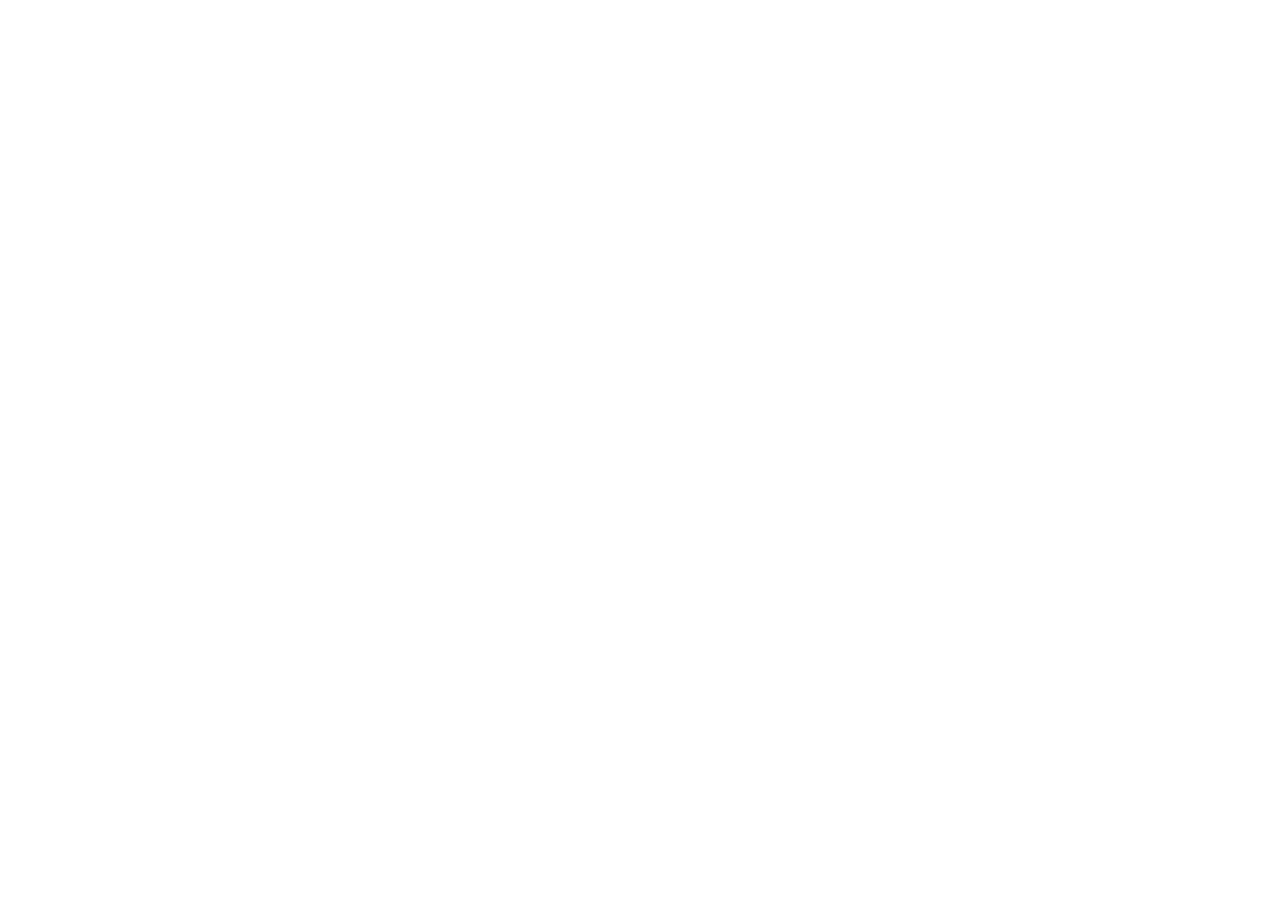
==== index.html @ 341038d0 "add fonte" ====
<!doctype html>
<html lang="pt-br">
  <head>
    <meta charset="UTF-8" />
    <meta name="viewport" content="width=device-width, initial-scale=1.0" />
    <link rel="preconnect" href="https://fonts.googleapis.com">
<link rel="preconnect" href="https://fonts.gstatic.com" crossorigin>
<link href="https://fonts.googleapis.com/css2?family=Inter:ital,opsz,wght@0,14..32,100..900;1,14..32,100..900&display=swap" rel="stylesheet">
    <title>Canoas Bus</title>
  </head>
  <body></body>
</html>
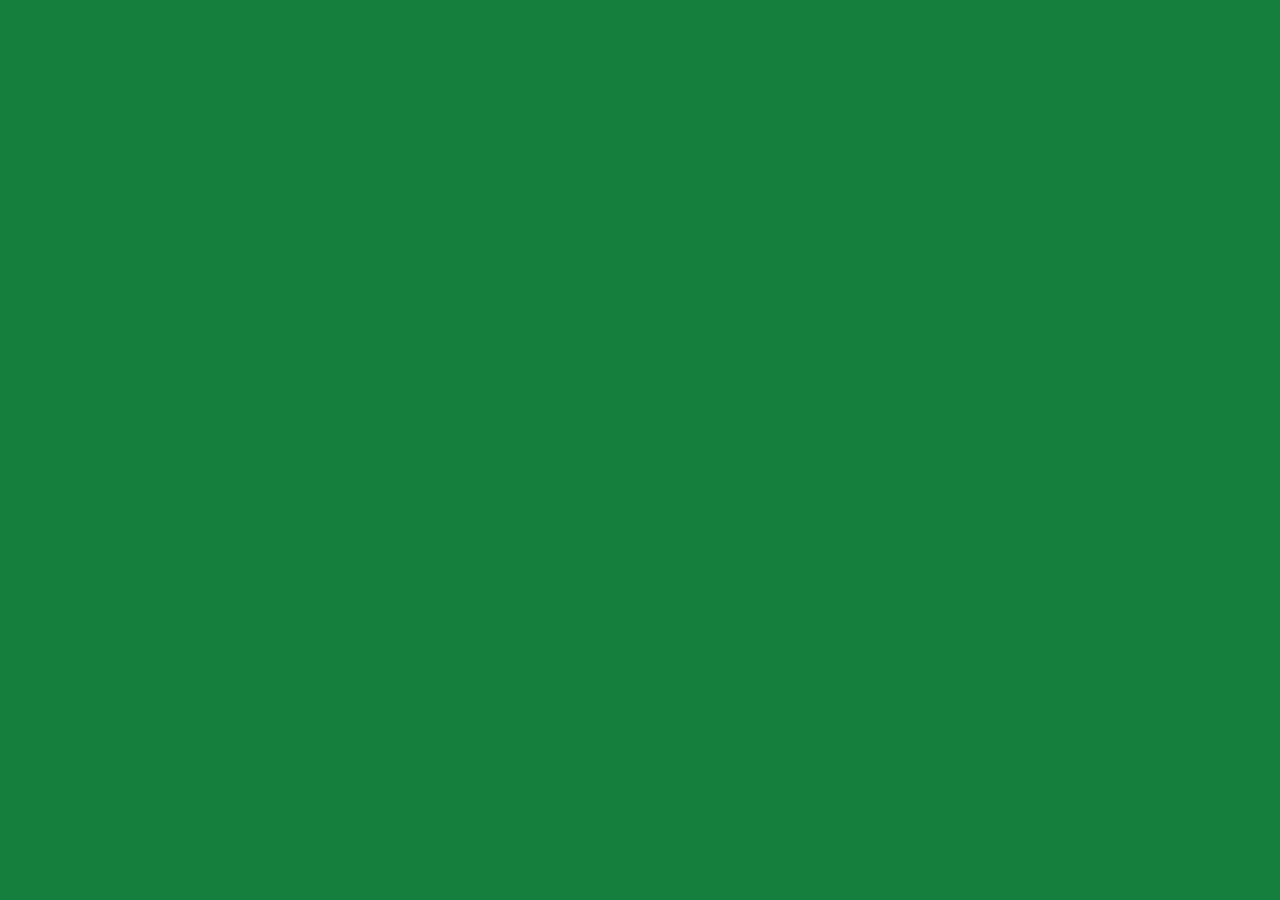
==== commit 5c662902: "dev" ====
--- a/index.html
+++ b/index.html
@@ -6,6 +6,7 @@
     <link rel="preconnect" href="https://fonts.googleapis.com">
 <link rel="preconnect" href="https://fonts.gstatic.com" crossorigin>
 <link href="https://fonts.googleapis.com/css2?family=Inter:ital,opsz,wght@0,14..32,100..900;1,14..32,100..900&display=swap" rel="stylesheet">
+<link rel="stylesheet" href="style.css">
     <title>Canoas Bus</title>
   </head>
   <body></body>
--- a/style.css
+++ b/style.css
@@ -0,0 +1,71 @@
+@font-face {
+  font-family: 'Inter';
+  src: url('/assets/Inter-VariableFont_opsz\,wght.ttf') format('woff2-variations');
+   font-weight: 100 900; 
+  font-style: normal;
+  font-display: swap;
+}
+
+/*reset CSS*/
+html, body, div, span, applet, object, iframe,
+h1, h2, h3, h4, h5, h6, p, blockquote, pre,
+a, abbr, acronym, address, big, cite, code,
+del, dfn, em, img, ins, kbd, q, s, samp,
+small, strike, strong, sub, sup, tt, var,
+b, u, i, center,
+dl, dt, dd, ol, ul, li,
+fieldset, form, label, legend,
+table, caption, tbody, tfoot, thead, tr, th, td,
+article, aside, canvas, details, embed, 
+figure, figcaption, footer, header, hgroup, 
+menu, nav, output, ruby, section, summary,
+time, mark, audio, video {
+	margin: 0;
+	padding: 0;
+	border: 0;
+	font-size: 100%;
+	font: inherit;
+	vertical-align: baseline;
+}
+article, aside, details, figcaption, figure, 
+footer, header, hgroup, menu, nav, section {
+	display: block;
+}
+body {
+	line-height: 1;
+}
+ol, ul {
+	list-style: none;
+}
+blockquote, q {
+	quotes: none;
+}
+blockquote:before, blockquote:after,
+q:before, q:after {
+	content: '';
+	content: none;
+}
+table {
+	border-collapse: collapse;
+	border-spacing: 0;
+}
+
+/*variaveis globais*/
+:root {
+  --cor-branco:#FFFFFF ;
+  --cor-vermelho: #B91C1C;
+  --cor-preto:#1E293B;
+  --cor-azul-cinzento:#64748B;
+  --cor-laranja:#F59E0B;
+  --cor-gelo:#F8FAFC;
+  --cor-verde:#15803D;
+  --cor-amarelo:#FFF7E5;
+  --cor-cinza-claro:#E2E8F0;
+  --fonte-global: 'Inter', sans-serif;
+  --fonte-400:400;
+  --fonte-600:600;
+}
+
+body{
+	background-color: var(--cor-verde);
+}
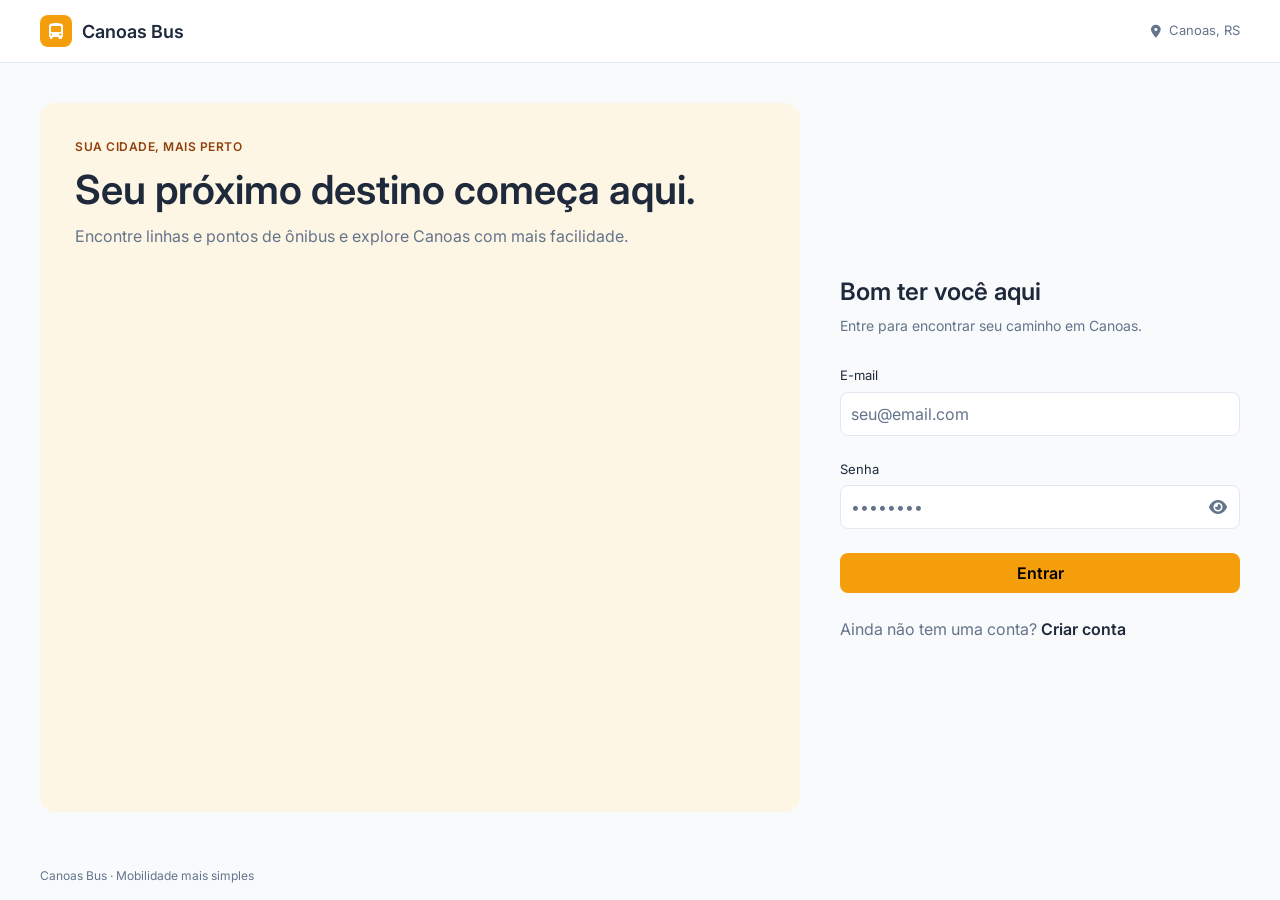
==== commit e4a2685c: "Cadastro e Login finalizados" ====
--- a/index.html
+++ b/index.html
@@ -3,11 +3,96 @@
   <head>
     <meta charset="UTF-8" />
     <meta name="viewport" content="width=device-width, initial-scale=1.0" />
-    <link rel="preconnect" href="https://fonts.googleapis.com">
-<link rel="preconnect" href="https://fonts.gstatic.com" crossorigin>
-<link href="https://fonts.googleapis.com/css2?family=Inter:ital,opsz,wght@0,14..32,100..900;1,14..32,100..900&display=swap" rel="stylesheet">
-<link rel="stylesheet" href="style.css">
-    <title>Canoas Bus</title>
+    <link rel="preconnect" href="https://fonts.googleapis.com" />
+    <link rel="preconnect" href="https://fonts.gstatic.com" crossorigin />
+    <link
+      href="https://fonts.googleapis.com/css2?family=Inter:ital,opsz,wght@0,14..32,100..900;1,14..32,100..900&display=swap"
+      rel="stylesheet"
+    />
+    <link
+      rel="stylesheet"
+      href="https://cdnjs.cloudflare.com/ajax/libs/font-awesome/6.5.2/css/all.min.css"
+    />
+    <link rel="stylesheet" href="style.css" />
+    <script src="script.js" defer></script>
+    <title>Entrar · Canoas Bus</title>
   </head>
-  <body></body>
+  <body>
+    <!-- Cabeçalho -->
+    <header class="cabecalho">
+      <i class="fa-solid fa-bus-simple cabecalho-logo" aria-hidden="true"></i>
+      <h1 class="cabecalho-titulo">Canoas Bus</h1>
+      <div class="cabecalho-localizacao">
+        <i class="fa-solid fa-location-dot" aria-hidden="true"></i>
+        <p>Canoas, RS</p>
+      </div>
+    </header>
+
+    <!-- Corpo -->
+    <main>
+      <aside class="apresentacao">
+        <p class="apresentacao-slogan">SUA CIDADE, MAIS PERTO</p>
+        <p class="apresentacao-titulo">Seu próximo destino começa aqui.</p>
+        <p class="apresentacao-texto">
+          Encontre linhas e pontos de ônibus e explore Canoas com mais
+          facilidade.
+        </p>
+        <img
+          class="apresentacao-imagem"
+          src="assets/percurso-ilustrativo.svg"
+          alt=""
+        />
+      </aside>
+
+      <div class="recepcao-formulario">
+        <h2>Bom ter você aqui</h2>
+        <p class="frase-apoio">Entre para encontrar seu caminho em Canoas.</p>
+
+        <form class="formulario" id="form-login" action="" novalidate>
+          <div class="campo-preenchimento">
+            <label for="e-mail">E-mail</label>
+            <input
+              type="email"
+              id="e-mail"
+              name="e-mail"
+              placeholder="seu@email.com"
+              autocomplete="email"
+            />
+          </div>
+
+          <div class="campo-preenchimento">
+            <label for="senha">Senha</label>
+            <div class="campo-preenchimento-senha">
+              <input
+                type="password"
+                id="senha"
+                name="senha"
+                placeholder="••••••••"
+                autocomplete="current-password"
+              />
+              <button
+                class="botao-mostrar-senha"
+                type="button"
+                aria-label="Mostrar senha"
+              >
+                <i class="fa-solid fa-eye" aria-hidden="true"></i>
+              </button>
+            </div>
+          </div>
+
+          <p id="mensagem" class="mensagem" role="alert"></p>
+          <button type="submit">Entrar</button>
+        </form>
+
+        <p class="nao-tem-conta">
+          Ainda não tem uma conta? <a href="criar-conta.html">Criar conta</a>
+        </p>
+      </div>
+    </main>
+
+    <!-- Rodapé -->
+    <footer>
+      <p>Canoas Bus · Mobilidade mais simples</p>
+    </footer>
+  </body>
 </html>
--- a/style.css
+++ b/style.css
@@ -1,71 +1,421 @@
-@font-face {
-  font-family: 'Inter';
-  src: url('/assets/Inter-VariableFont_opsz\,wght.ttf') format('woff2-variations');
-   font-weight: 100 900; 
-  font-style: normal;
-  font-display: swap;
-}
-
-/*reset CSS*/
-html, body, div, span, applet, object, iframe,
-h1, h2, h3, h4, h5, h6, p, blockquote, pre,
-a, abbr, acronym, address, big, cite, code,
-del, dfn, em, img, ins, kbd, q, s, samp,
-small, strike, strong, sub, sup, tt, var,
-b, u, i, center,
-dl, dt, dd, ol, ul, li,
-fieldset, form, label, legend,
-table, caption, tbody, tfoot, thead, tr, th, td,
-article, aside, canvas, details, embed, 
-figure, figcaption, footer, header, hgroup, 
-menu, nav, output, ruby, section, summary,
-time, mark, audio, video {
-	margin: 0;
-	padding: 0;
-	border: 0;
-	font-size: 100%;
-	font: inherit;
-	vertical-align: baseline;
-}
-article, aside, details, figcaption, figure, 
-footer, header, hgroup, menu, nav, section {
-	display: block;
-}
-body {
-	line-height: 1;
-}
-ol, ul {
-	list-style: none;
-}
-blockquote, q {
-	quotes: none;
-}
-blockquote:before, blockquote:after,
-q:before, q:after {
-	content: '';
-	content: none;
-}
-table {
-	border-collapse: collapse;
-	border-spacing: 0;
-}
-
-/*variaveis globais*/
-:root {
-  --cor-branco:#FFFFFF ;
-  --cor-vermelho: #B91C1C;
-  --cor-preto:#1E293B;
-  --cor-azul-cinzento:#64748B;
-  --cor-laranja:#F59E0B;
-  --cor-gelo:#F8FAFC;
-  --cor-verde:#15803D;
-  --cor-amarelo:#FFF7E5;
-  --cor-cinza-claro:#E2E8F0;
-  --fonte-global: 'Inter', sans-serif;
-  --fonte-400:400;
-  --fonte-600:600;
-}
-
-body{
-	background-color: var(--cor-verde);
-}+@font-face {
+  font-family: "Inter";
+  src: url("/assets/Inter-VariableFont_opsz\,wght.ttf")
+    format("woff2-variations");
+  font-weight: 100 900;
+  font-style: normal;
+  font-display: swap;
+}
+
+/*reset CSS*/
+html,
+body,
+div,
+span,
+applet,
+object,
+iframe,
+h1,
+h2,
+h3,
+h4,
+h5,
+h6,
+p,
+blockquote,
+pre,
+a,
+abbr,
+acronym,
+address,
+big,
+cite,
+code,
+del,
+dfn,
+em,
+img,
+ins,
+kbd,
+q,
+s,
+samp,
+small,
+strike,
+strong,
+sub,
+sup,
+tt,
+var,
+b,
+u,
+i,
+center,
+dl,
+dt,
+dd,
+ol,
+ul,
+li,
+fieldset,
+form,
+label,
+legend,
+table,
+caption,
+tbody,
+tfoot,
+thead,
+tr,
+th,
+td,
+article,
+aside,
+canvas,
+details,
+embed,
+figure,
+figcaption,
+footer,
+header,
+hgroup,
+menu,
+nav,
+output,
+ruby,
+section,
+summary,
+time,
+mark,
+audio,
+video {
+  margin: 0;
+  padding: 0;
+  border: 0;
+  font-size: 100%;
+  font: inherit;
+  vertical-align: baseline;
+}
+article,
+aside,
+details,
+figcaption,
+figure,
+footer,
+header,
+hgroup,
+menu,
+nav,
+section {
+  display: block;
+}
+body {
+  line-height: 1;
+}
+ol,
+ul {
+  list-style: none;
+}
+blockquote,
+q {
+  quotes: none;
+}
+blockquote:before,
+blockquote:after,
+q:before,
+q:after {
+  content: "";
+  content: none;
+}
+table {
+  border-collapse: collapse;
+  border-spacing: 0;
+}
+
+/*variaveis globais*/
+:root {
+  --cor-branco: #ffffff;
+  --cor-vermelho: #b91c1c;
+  --cor-preto: #1e293b;
+  --cor-azul-cinzento: #64748b;
+  --cor-laranja: #f59e0b;
+  --cor-laranja-escuro: #d97706;
+  --cor-laranja-texto: #92400e;
+  --cor-creme: #fef6e4;
+  --cor-gelo: #f8fafc;
+  --cor-verde: #15803d;
+  --cor-cinza-claro: #e2e8f0;
+  --fonte-global: "Inter", sans-serif;
+  --fonte-400: 400;
+  --fonte-600: 600;
+}
+
+/* Tela Login */
+
+* {
+  box-sizing: border-box;
+}
+
+body {
+  background-color: var(--cor-gelo);
+  color: var(--cor-preto);
+  font-family: var(--fonte-global);
+  font-weight: var(--fonte-400);
+  line-height: 1.5;
+  display: flex;
+  flex-direction: column;
+  min-height: 100vh;
+}
+
+main {
+  flex-grow: 1;
+  padding: 24px 20px;
+}
+
+h2 {
+  font-size: 24px;
+  font-weight: var(--fonte-600);
+  color: var(--cor-preto);
+  margin-bottom: 5px;
+}
+
+label {
+  font-size: 13px;
+  font-weight: var(--fonte-400);
+  color: var(--cor-preto);
+}
+
+input {
+  width: 100%;
+  height: 44px;
+  padding-left: 10px;
+  padding-right: 10px;
+  background-color: var(--cor-branco);
+  border: 1px solid var(--cor-cinza-claro);
+  border-radius: 8px;
+  font-family: inherit;
+  font-size: inherit;
+}
+
+input::placeholder {
+  color: var(--cor-azul-cinzento);
+}
+
+input:focus {
+  outline: 2px solid var(--cor-laranja);
+}
+
+button {
+  font-family: inherit;
+  font-size: inherit;
+  width: 100%;
+  background-color: var(--cor-laranja);
+  border: none;
+  border-radius: 8px;
+  font-weight: var(--fonte-600);
+  cursor: pointer;
+  padding: 10px;
+}
+
+button:hover {
+  background-color: var(--cor-laranja-escuro);
+}
+
+footer {
+  font-size: 12px;
+  color: var(--cor-azul-cinzento);
+  padding: 15px 20px;
+}
+
+a {
+  color: var(--cor-preto);
+  font-weight: var(--fonte-600);
+  text-decoration: none;
+}
+
+.nao-tem-conta {
+  color: var(--cor-azul-cinzento);
+  padding-top: 24px;
+}
+
+/* Cabeçalho */
+
+.cabecalho {
+  background-color: var(--cor-branco);
+  border-bottom: 1px solid var(--cor-cinza-claro);
+  padding: 15px;
+  display: flex;
+  align-items: center;
+  gap: 10px;
+}
+
+.cabecalho-titulo {
+  font-weight: var(--fonte-600);
+  font-size: 18px;
+}
+
+.cabecalho-logo {
+  width: 32px;
+  height: 32px;
+  background-color: var(--cor-laranja);
+  color: var(--cor-branco);
+  border-radius: 8px;
+  display: flex;
+  align-items: center;
+  justify-content: center;
+  font-size: 16px;
+}
+
+.cabecalho-localizacao {
+  display: none;
+}
+
+/* Formulário */
+
+.frase-apoio {
+  font-size: 14px;
+  color: var(--cor-azul-cinzento);
+  margin-bottom: 30px;
+}
+
+.formulario {
+  display: flex;
+  flex-direction: column;
+  gap: 24px;
+}
+
+.campo-preenchimento {
+  display: flex;
+  flex-direction: column;
+  gap: 6px;
+}
+
+.campo-preenchimento-senha {
+  position: relative;
+}
+
+.campo-preenchimento-senha input {
+  padding-right: 44px;
+}
+
+.botao-mostrar-senha {
+  position: absolute;
+  top: 50%;
+  right: 6px;
+  transform: translateY(-50%);
+  width: 32px;
+  height: 32px;
+  padding: 0;
+  background-color: transparent;
+  color: var(--cor-azul-cinzento);
+}
+
+.botao-mostrar-senha:hover {
+  background-color: transparent;
+  color: var(--cor-preto);
+}
+
+/* Card de apresentação (só aparece no desktop) */
+
+.apresentacao {
+  display: none;
+}
+
+/* Texto auxiliar do campo */
+
+.campo-requisito {
+  font-size: 12px;
+  color: var(--cor-azul-cinzento);
+}
+
+/* Mensagens de erro e sucesso */
+
+.mensagem {
+  font-size: 14px;
+  font-weight: var(--fonte-600);
+}
+
+.mensagem:empty {
+  display: none;
+}
+
+.mensagem-erro {
+  color: var(--cor-vermelho);
+}
+
+.mensagem-sucesso {
+  color: var(--cor-verde);
+}
+
+/* Desktop */
+
+@media (min-width: 768px) {
+  .cabecalho {
+    padding-left: 40px;
+    padding-right: 40px;
+  }
+
+  .cabecalho-localizacao {
+    display: flex;
+    align-items: center;
+    gap: 8px;
+    margin-left: auto;
+    font-size: 13px;
+    color: var(--cor-azul-cinzento);
+  }
+
+  main {
+    display: flex;
+    gap: 40px;
+    padding: 40px;
+  }
+
+  footer {
+    padding-left: 40px;
+    padding-right: 40px;
+  }
+
+  .apresentacao {
+    display: flex;
+    flex-direction: column;
+    flex: 1;
+    background-color: var(--cor-creme);
+    border-radius: 16px;
+    padding: 35px;
+  }
+
+  .apresentacao-slogan {
+    font-size: 12px;
+    font-weight: var(--fonte-600);
+    color: var(--cor-laranja-texto);
+    letter-spacing: 0.5px;
+  }
+
+  .apresentacao-titulo {
+    font-size: 40px;
+    font-weight: var(--fonte-600);
+    color: var(--cor-preto);
+    line-height: 1.2;
+    margin-top: 10px;
+    margin-bottom: 10px;
+  }
+
+  .apresentacao-texto {
+    font-size: 16px;
+    color: var(--cor-azul-cinzento);
+  }
+
+  .apresentacao-imagem {
+    width: 100%;
+    height: auto;
+    margin-top: auto;
+    padding-top: 50px;
+  }
+
+  .recepcao-formulario {
+    flex: 1;
+    max-width: 400px;
+    margin: 0 auto;
+    align-self: center;
+  }
+}
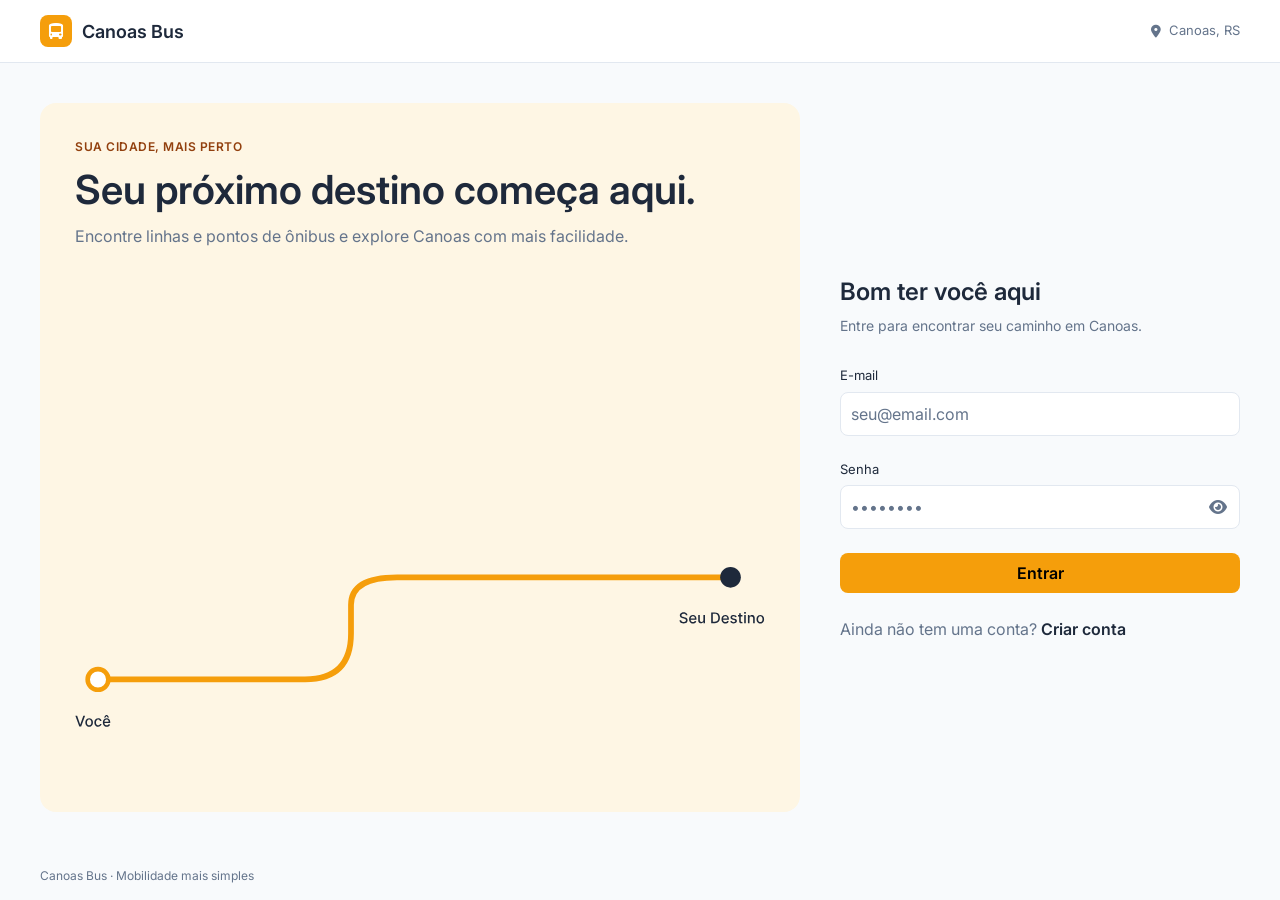
==== commit de8f1086: "Criação e visualização das linhas" ====
--- a/index.html
+++ b/index.html
@@ -14,7 +14,9 @@
       href="https://cdnjs.cloudflare.com/ajax/libs/font-awesome/6.5.2/css/all.min.css"
     />
     <link rel="stylesheet" href="style.css" />
+    <link rel="stylesheet" href="login.css" />
     <script src="script.js" defer></script>
+    <link rel="shortcut icon" href="assets/favicon.ico" type="image/x-icon" />
     <title>Entrar · Canoas Bus</title>
   </head>
   <body>
--- a/style.css
+++ b/style.css
@@ -139,6 +139,8 @@
   --cor-preto: #1e293b;
   --cor-azul-cinzento: #64748b;
   --cor-laranja: #f59e0b;
+  --cor-vermelho-claro: #fef2f2;
+  --cor-verde-claro: #f0fdf4;
   --cor-laranja-escuro: #d97706;
   --cor-laranja-texto: #92400e;
   --cor-creme: #fef6e4;
@@ -150,272 +152,6 @@
   --fonte-600: 600;
 }
 
-/* Tela Login */
-
 * {
   box-sizing: border-box;
 }
-
-body {
-  background-color: var(--cor-gelo);
-  color: var(--cor-preto);
-  font-family: var(--fonte-global);
-  font-weight: var(--fonte-400);
-  line-height: 1.5;
-  display: flex;
-  flex-direction: column;
-  min-height: 100vh;
-}
-
-main {
-  flex-grow: 1;
-  padding: 24px 20px;
-}
-
-h2 {
-  font-size: 24px;
-  font-weight: var(--fonte-600);
-  color: var(--cor-preto);
-  margin-bottom: 5px;
-}
-
-label {
-  font-size: 13px;
-  font-weight: var(--fonte-400);
-  color: var(--cor-preto);
-}
-
-input {
-  width: 100%;
-  height: 44px;
-  padding-left: 10px;
-  padding-right: 10px;
-  background-color: var(--cor-branco);
-  border: 1px solid var(--cor-cinza-claro);
-  border-radius: 8px;
-  font-family: inherit;
-  font-size: inherit;
-}
-
-input::placeholder {
-  color: var(--cor-azul-cinzento);
-}
-
-input:focus {
-  outline: 2px solid var(--cor-laranja);
-}
-
-button {
-  font-family: inherit;
-  font-size: inherit;
-  width: 100%;
-  background-color: var(--cor-laranja);
-  border: none;
-  border-radius: 8px;
-  font-weight: var(--fonte-600);
-  cursor: pointer;
-  padding: 10px;
-}
-
-button:hover {
-  background-color: var(--cor-laranja-escuro);
-}
-
-footer {
-  font-size: 12px;
-  color: var(--cor-azul-cinzento);
-  padding: 15px 20px;
-}
-
-a {
-  color: var(--cor-preto);
-  font-weight: var(--fonte-600);
-  text-decoration: none;
-}
-
-.nao-tem-conta {
-  color: var(--cor-azul-cinzento);
-  padding-top: 24px;
-}
-
-/* Cabeçalho */
-
-.cabecalho {
-  background-color: var(--cor-branco);
-  border-bottom: 1px solid var(--cor-cinza-claro);
-  padding: 15px;
-  display: flex;
-  align-items: center;
-  gap: 10px;
-}
-
-.cabecalho-titulo {
-  font-weight: var(--fonte-600);
-  font-size: 18px;
-}
-
-.cabecalho-logo {
-  width: 32px;
-  height: 32px;
-  background-color: var(--cor-laranja);
-  color: var(--cor-branco);
-  border-radius: 8px;
-  display: flex;
-  align-items: center;
-  justify-content: center;
-  font-size: 16px;
-}
-
-.cabecalho-localizacao {
-  display: none;
-}
-
-/* Formulário */
-
-.frase-apoio {
-  font-size: 14px;
-  color: var(--cor-azul-cinzento);
-  margin-bottom: 30px;
-}
-
-.formulario {
-  display: flex;
-  flex-direction: column;
-  gap: 24px;
-}
-
-.campo-preenchimento {
-  display: flex;
-  flex-direction: column;
-  gap: 6px;
-}
-
-.campo-preenchimento-senha {
-  position: relative;
-}
-
-.campo-preenchimento-senha input {
-  padding-right: 44px;
-}
-
-.botao-mostrar-senha {
-  position: absolute;
-  top: 50%;
-  right: 6px;
-  transform: translateY(-50%);
-  width: 32px;
-  height: 32px;
-  padding: 0;
-  background-color: transparent;
-  color: var(--cor-azul-cinzento);
-}
-
-.botao-mostrar-senha:hover {
-  background-color: transparent;
-  color: var(--cor-preto);
-}
-
-/* Card de apresentação (só aparece no desktop) */
-
-.apresentacao {
-  display: none;
-}
-
-/* Texto auxiliar do campo */
-
-.campo-requisito {
-  font-size: 12px;
-  color: var(--cor-azul-cinzento);
-}
-
-/* Mensagens de erro e sucesso */
-
-.mensagem {
-  font-size: 14px;
-  font-weight: var(--fonte-600);
-}
-
-.mensagem:empty {
-  display: none;
-}
-
-.mensagem-erro {
-  color: var(--cor-vermelho);
-}
-
-.mensagem-sucesso {
-  color: var(--cor-verde);
-}
-
-/* Desktop */
-
-@media (min-width: 768px) {
-  .cabecalho {
-    padding-left: 40px;
-    padding-right: 40px;
-  }
-
-  .cabecalho-localizacao {
-    display: flex;
-    align-items: center;
-    gap: 8px;
-    margin-left: auto;
-    font-size: 13px;
-    color: var(--cor-azul-cinzento);
-  }
-
-  main {
-    display: flex;
-    gap: 40px;
-    padding: 40px;
-  }
-
-  footer {
-    padding-left: 40px;
-    padding-right: 40px;
-  }
-
-  .apresentacao {
-    display: flex;
-    flex-direction: column;
-    flex: 1;
-    background-color: var(--cor-creme);
-    border-radius: 16px;
-    padding: 35px;
-  }
-
-  .apresentacao-slogan {
-    font-size: 12px;
-    font-weight: var(--fonte-600);
-    color: var(--cor-laranja-texto);
-    letter-spacing: 0.5px;
-  }
-
-  .apresentacao-titulo {
-    font-size: 40px;
-    font-weight: var(--fonte-600);
-    color: var(--cor-preto);
-    line-height: 1.2;
-    margin-top: 10px;
-    margin-bottom: 10px;
-  }
-
-  .apresentacao-texto {
-    font-size: 16px;
-    color: var(--cor-azul-cinzento);
-  }
-
-  .apresentacao-imagem {
-    width: 100%;
-    height: auto;
-    margin-top: auto;
-    padding-top: 50px;
-  }
-
-  .recepcao-formulario {
-    flex: 1;
-    max-width: 400px;
-    margin: 0 auto;
-    align-self: center;
-  }
-}
--- a/login.css
+++ b/login.css
@@ -0,0 +1,265 @@
+/* Tela Login */
+
+body {
+  background-color: var(--cor-gelo);
+  color: var(--cor-preto);
+  font-family: var(--fonte-global);
+  font-weight: var(--fonte-400);
+  line-height: 1.5;
+  display: flex;
+  flex-direction: column;
+  min-height: 100vh;
+}
+
+main {
+  flex-grow: 1;
+  padding: 24px 20px;
+}
+
+h2 {
+  font-size: 24px;
+  font-weight: var(--fonte-600);
+  color: var(--cor-preto);
+  margin-bottom: 5px;
+}
+
+label {
+  font-size: 13px;
+  font-weight: var(--fonte-400);
+  color: var(--cor-preto);
+}
+
+input {
+  width: 100%;
+  height: 44px;
+  padding-left: 10px;
+  padding-right: 10px;
+  background-color: var(--cor-branco);
+  border: 1px solid var(--cor-cinza-claro);
+  border-radius: 8px;
+  font-family: inherit;
+  font-size: inherit;
+}
+
+input::placeholder {
+  color: var(--cor-azul-cinzento);
+}
+
+input:focus {
+  outline: 2px solid var(--cor-laranja);
+}
+
+button {
+  font-family: inherit;
+  font-size: inherit;
+  width: 100%;
+  background-color: var(--cor-laranja);
+  border: none;
+  border-radius: 8px;
+  font-weight: var(--fonte-600);
+  cursor: pointer;
+  padding: 10px;
+}
+
+button:hover {
+  background-color: var(--cor-laranja-escuro);
+}
+
+footer {
+  font-size: 12px;
+  color: var(--cor-azul-cinzento);
+  padding: 15px 20px;
+}
+
+a {
+  color: var(--cor-preto);
+  font-weight: var(--fonte-600);
+  text-decoration: none;
+}
+
+.nao-tem-conta {
+  color: var(--cor-azul-cinzento);
+  padding-top: 24px;
+}
+
+/* Cabeçalho */
+
+.cabecalho {
+  background-color: var(--cor-branco);
+  border-bottom: 1px solid var(--cor-cinza-claro);
+  padding: 15px;
+  display: flex;
+  align-items: center;
+  gap: 10px;
+}
+
+.cabecalho-titulo {
+  font-weight: var(--fonte-600);
+  font-size: 18px;
+}
+
+.cabecalho-logo {
+  width: 32px;
+  height: 32px;
+  background-color: var(--cor-laranja);
+  color: var(--cor-branco);
+  border-radius: 8px;
+  display: flex;
+  align-items: center;
+  justify-content: center;
+  font-size: 16px;
+}
+
+.cabecalho-localizacao {
+  display: none;
+}
+
+/* Formulário */
+
+.frase-apoio {
+  font-size: 14px;
+  color: var(--cor-azul-cinzento);
+  margin-bottom: 30px;
+}
+
+.formulario {
+  display: flex;
+  flex-direction: column;
+  gap: 24px;
+}
+
+.campo-preenchimento {
+  display: flex;
+  flex-direction: column;
+  gap: 6px;
+}
+
+.campo-preenchimento-senha {
+  position: relative;
+}
+
+.campo-preenchimento-senha input {
+  padding-right: 44px;
+}
+
+.botao-mostrar-senha {
+  position: absolute;
+  top: 50%;
+  right: 6px;
+  transform: translateY(-50%);
+  width: 32px;
+  height: 32px;
+  padding: 0;
+  background-color: transparent;
+  color: var(--cor-azul-cinzento);
+}
+
+.botao-mostrar-senha:hover {
+  background-color: transparent;
+  color: var(--cor-preto);
+}
+
+/* Card de apresentação (só aparece no desktop) */
+
+.apresentacao {
+  display: none;
+}
+
+/* Texto auxiliar do campo */
+
+.campo-requisito {
+  font-size: 12px;
+  color: var(--cor-azul-cinzento);
+}
+
+/* Mensagens de erro e sucesso */
+
+.mensagem {
+  font-size: 14px;
+  font-weight: var(--fonte-600);
+}
+
+.mensagem:empty {
+  display: none;
+}
+
+.mensagem-erro {
+  color: var(--cor-vermelho);
+}
+
+.mensagem-sucesso {
+  color: var(--cor-verde);
+}
+
+/* Desktop */
+
+@media (min-width: 768px) {
+  .cabecalho {
+    padding-left: 40px;
+    padding-right: 40px;
+  }
+
+  .cabecalho-localizacao {
+    display: flex;
+    align-items: center;
+    gap: 8px;
+    margin-left: auto;
+    font-size: 13px;
+    color: var(--cor-azul-cinzento);
+  }
+
+  main {
+    display: flex;
+    gap: 40px;
+    padding: 40px;
+  }
+
+  footer {
+    padding-left: 40px;
+    padding-right: 40px;
+  }
+
+  .apresentacao {
+    display: flex;
+    flex-direction: column;
+    flex: 1;
+    background-color: var(--cor-creme);
+    border-radius: 16px;
+    padding: 35px;
+  }
+
+  .apresentacao-slogan {
+    font-size: 12px;
+    font-weight: var(--fonte-600);
+    color: var(--cor-laranja-texto);
+    letter-spacing: 0.5px;
+  }
+
+  .apresentacao-titulo {
+    font-size: 40px;
+    font-weight: var(--fonte-600);
+    color: var(--cor-preto);
+    line-height: 1.2;
+    margin-top: 10px;
+    margin-bottom: 10px;
+  }
+
+  .apresentacao-texto {
+    font-size: 16px;
+    color: var(--cor-azul-cinzento);
+  }
+
+  .apresentacao-imagem {
+    width: 100%;
+    height: auto;
+    margin-top: auto;
+    padding-top: 50px;
+  }
+
+  .recepcao-formulario {
+    flex: 1;
+    max-width: 400px;
+    margin: 0 auto;
+    align-self: center;
+  }
+}
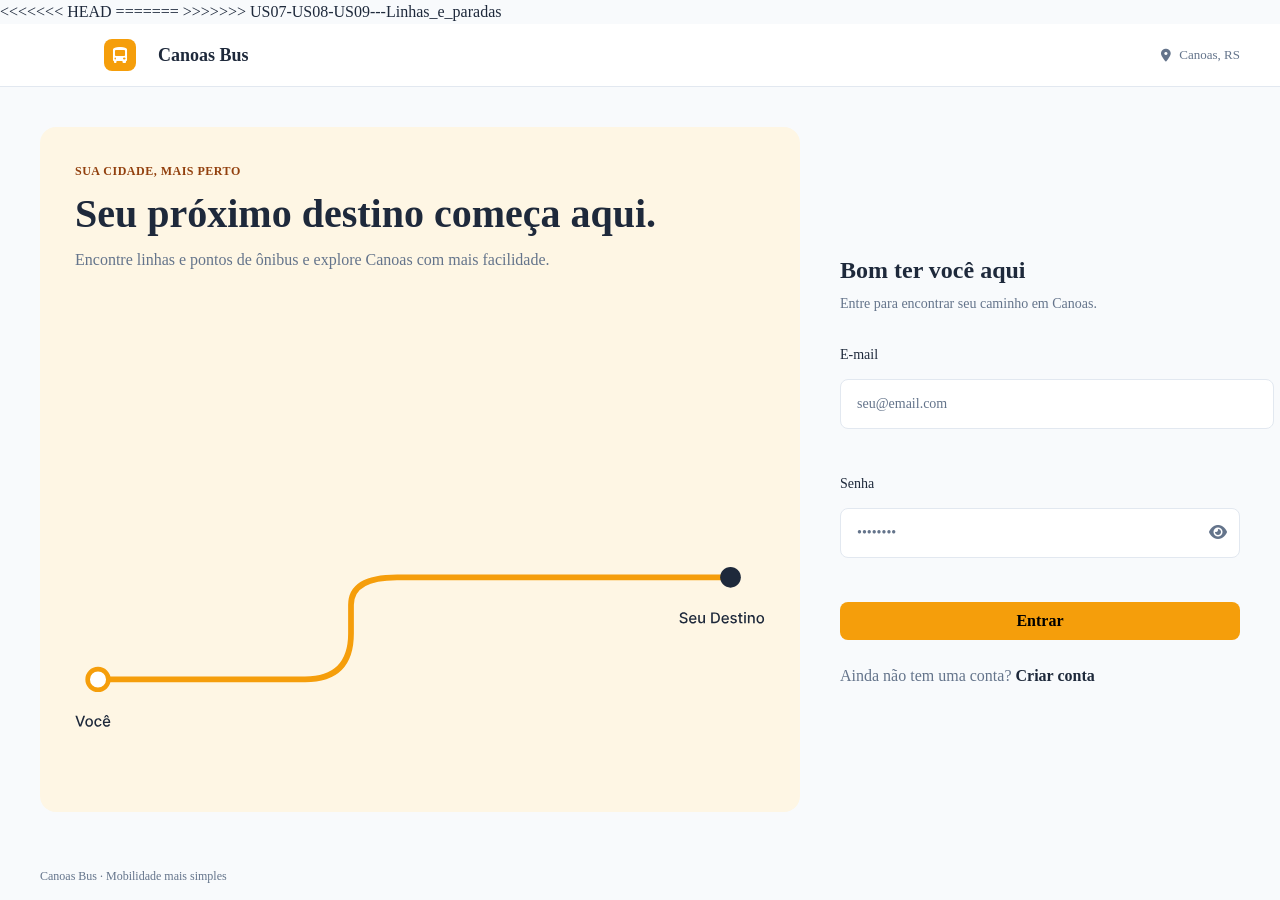
==== commit 603d7336: "git commit -m "Resolve conflitos de merge"" ====
--- a/index.html
+++ b/index.html
@@ -14,9 +14,13 @@
       href="https://cdnjs.cloudflare.com/ajax/libs/font-awesome/6.5.2/css/all.min.css"
     />
     <link rel="stylesheet" href="style.css" />
+<<<<<<< HEAD
+    <script src="script.js" defer></script>
+=======
     <link rel="stylesheet" href="login.css" />
     <script src="script.js" defer></script>
     <link rel="shortcut icon" href="assets/favicon.ico" type="image/x-icon" />
+>>>>>>> US07-US08-US09---Linhas_e_paradas
     <title>Entrar · Canoas Bus</title>
   </head>
   <body>
--- a/style.css
+++ b/style.css
@@ -1,7 +1,11 @@
 @font-face {
   font-family: "Inter";
+<<<<<<< HEAD
+  src: url("/assets/Inter-VariableFont_opsz\,wght.ttf") format("woff2-variations");
+=======
   src: url("/assets/Inter-VariableFont_opsz\,wght.ttf")
     format("woff2-variations");
+>>>>>>> US07-US08-US09---Linhas_e_paradas
   font-weight: 100 900;
   font-style: normal;
   font-display: swap;
@@ -96,6 +100,10 @@
   font: inherit;
   vertical-align: baseline;
 }
+<<<<<<< HEAD
+
+=======
+>>>>>>> US07-US08-US09---Linhas_e_paradas
 article,
 aside,
 details,
@@ -109,17 +117,33 @@
 section {
   display: block;
 }
+<<<<<<< HEAD
+
 body {
   line-height: 1;
 }
+
+=======
+body {
+  line-height: 1;
+}
+>>>>>>> US07-US08-US09---Linhas_e_paradas
 ol,
 ul {
   list-style: none;
 }
+<<<<<<< HEAD
+
+=======
+>>>>>>> US07-US08-US09---Linhas_e_paradas
 blockquote,
 q {
   quotes: none;
 }
+<<<<<<< HEAD
+
+=======
+>>>>>>> US07-US08-US09---Linhas_e_paradas
 blockquote:before,
 blockquote:after,
 q:before,
@@ -127,6 +151,10 @@
   content: "";
   content: none;
 }
+<<<<<<< HEAD
+
+=======
+>>>>>>> US07-US08-US09---Linhas_e_paradas
 table {
   border-collapse: collapse;
   border-spacing: 0;
@@ -139,19 +167,836 @@
   --cor-preto: #1e293b;
   --cor-azul-cinzento: #64748b;
   --cor-laranja: #f59e0b;
+<<<<<<< HEAD
+=======
   --cor-vermelho-claro: #fef2f2;
   --cor-verde-claro: #f0fdf4;
+>>>>>>> US07-US08-US09---Linhas_e_paradas
   --cor-laranja-escuro: #d97706;
   --cor-laranja-texto: #92400e;
   --cor-creme: #fef6e4;
   --cor-gelo: #f8fafc;
   --cor-verde: #15803d;
+<<<<<<< HEAD
+  --cor-verde-claro:#F0FDF4;
   --cor-cinza-claro: #e2e8f0;
+  --cor-vermelho-claro:#FEF2F2;
+=======
+  --cor-cinza-claro: #e2e8f0;
+>>>>>>> US07-US08-US09---Linhas_e_paradas
   --fonte-global: "Inter", sans-serif;
   --fonte-400: 400;
   --fonte-600: 600;
 }
 
+<<<<<<< HEAD
+/* Tela Login */
+
 * {
   box-sizing: border-box;
 }
+
+body {
+  background-color: var(--cor-gelo);
+  color: var(--cor-preto);
+  font-family: var(--fonte-global);
+  font-weight: var(--fonte-400);
+  line-height: 1.5;
+  display: flex;
+  flex-direction: column;
+  min-height: 100vh;
+}
+
+main {
+  flex-grow: 1;
+  padding: 24px 20px;
+}
+
+h2 {
+  font-size: 24px;
+  font-weight: var(--fonte-600);
+  color: var(--cor-preto);
+  margin-bottom: 5px;
+}
+
+label {
+  font-size: 13px;
+  font-weight: var(--fonte-400);
+  color: var(--cor-preto);
+}
+
+input {
+  width: 100%;
+  height: 44px;
+  padding-left: 10px;
+  padding-right: 10px;
+  background-color: var(--cor-branco);
+  border: 1px solid var(--cor-cinza-claro);
+  border-radius: 8px;
+  font-family: inherit;
+  font-size: inherit;
+}
+
+input::placeholder {
+  color: var(--cor-azul-cinzento);
+}
+
+input:focus {
+  outline: 2px solid var(--cor-laranja);
+}
+
+button {
+  font-family: inherit;
+  font-size: inherit;
+  width: 100%;
+  background-color: var(--cor-laranja);
+  border: none;
+  border-radius: 8px;
+  font-weight: var(--fonte-600);
+  cursor: pointer;
+  padding: 10px;
+}
+
+button:hover {
+  background-color: var(--cor-laranja-escuro);
+}
+
+footer {
+  font-size: 12px;
+  color: var(--cor-azul-cinzento);
+  padding: 15px 20px;
+}
+
+a {
+  color: var(--cor-preto);
+  font-weight: var(--fonte-600);
+  text-decoration: none;
+}
+
+.nao-tem-conta {
+  color: var(--cor-azul-cinzento);
+  padding-top: 24px;
+}
+
+/* Cabeçalho */
+
+.cabecalho {
+  background-color: var(--cor-branco);
+  border-bottom: 1px solid var(--cor-cinza-claro);
+  padding: 15px;
+  display: flex;
+  align-items: center;
+  gap: 10px;
+}
+
+.cabecalho-titulo {
+  font-weight: var(--fonte-600);
+  font-size: 18px;
+}
+
+.cabecalho-logo {
+  width: 32px;
+  height: 32px;
+  background-color: var(--cor-laranja);
+  color: var(--cor-branco);
+  border-radius: 8px;
+  display: flex;
+  align-items: center;
+  justify-content: center;
+  font-size: 16px;
+}
+
+.cabecalho-localizacao {
+  display: none;
+}
+
+/* Formulário */
+
+.frase-apoio {
+  font-size: 14px;
+  color: var(--cor-azul-cinzento);
+  margin-bottom: 30px;
+}
+
+.formulario {
+  display: flex;
+  flex-direction: column;
+  gap: 24px;
+}
+
+.campo-preenchimento {
+  display: flex;
+  flex-direction: column;
+  gap: 6px;
+}
+
+.campo-preenchimento-senha {
+  position: relative;
+}
+
+.campo-preenchimento-senha input {
+  padding-right: 44px;
+}
+
+.botao-mostrar-senha {
+  position: absolute;
+  top: 50%;
+  right: 6px;
+  transform: translateY(-50%);
+  width: 32px;
+  height: 32px;
+  padding: 0;
+  background-color: transparent;
+  color: var(--cor-azul-cinzento);
+}
+
+.botao-mostrar-senha:hover {
+  background-color: transparent;
+  color: var(--cor-preto);
+}
+
+/* Card de apresentação (só aparece no desktop) */
+
+.apresentacao {
+  display: none;
+}
+
+
+.campo-requisito {
+  font-size: 12px;
+  color: var(--cor-azul-cinzento);
+}
+
+.mensagem {
+  font-size: 14px;
+  font-weight: var(--fonte-600);
+}
+
+.mensagem:empty {
+  display: none;
+}
+
+.mensagem-erro {
+  color: var(--cor-vermelho);
+}
+
+.mensagem-sucesso {
+  color: var(--cor-verde);
+}
+
+/* Desktop */
+
+@media (min-width: 768px) {
+  .cabecalho {
+    padding-left: 40px;
+    padding-right: 40px;
+  }
+
+  .cabecalho-localizacao {
+    display: flex;
+    align-items: center;
+    gap: 8px;
+    margin-left: auto;
+    font-size: 13px;
+    color: var(--cor-azul-cinzento);
+  }
+
+  main {
+    display: flex;
+    gap: 40px;
+    padding: 40px;
+  }
+
+  footer {
+    padding-left: 40px;
+    padding-right: 40px;
+  }
+
+  .apresentacao {
+    display: flex;
+    flex-direction: column;
+    flex: 1;
+    background-color: var(--cor-creme);
+    border-radius: 16px;
+    padding: 35px;
+  }
+
+  .apresentacao-slogan {
+    font-size: 12px;
+    font-weight: var(--fonte-600);
+    color: var(--cor-laranja-texto);
+    letter-spacing: 0.5px;
+  }
+
+  .apresentacao-titulo {
+    font-size: 40px;
+    font-weight: var(--fonte-600);
+    color: var(--cor-preto);
+    line-height: 1.2;
+    margin-top: 10px;
+    margin-bottom: 10px;
+  }
+
+  .apresentacao-texto {
+    font-size: 16px;
+    color: var(--cor-azul-cinzento);
+  }
+
+  .apresentacao-imagem {
+    width: 100%;
+    height: auto;
+    margin-top: auto;
+    padding-top: 50px;
+  }
+
+  .recepcao-formulario {
+    flex: 1;
+    max-width: 400px;
+    margin: 0 auto;
+    align-self: center;
+  }
+}
+
+/**************************************************/
+/*****************DADOS ATUALIZADOS****************/
+/**************************************************/
+
+body {
+  font-family: 'Inter', sans-serif;
+  background-color:var(--cor-gelo);
+  margin: 0;
+  padding: 0;
+  color: var(--cor-preto);
+}
+
+.cabecalho {
+  background-color: var(--cor-branco);
+  border-bottom: 1px solid var(--cor-cinza-claro);
+  padding: 15px 0;
+  display: flex;
+  align-items: center;
+}
+
+.cabecalho-logo {
+  width: 32px;
+  height: 32px;
+  background-color: var(--cor-laranja);
+  color: var(--cor-branco);
+  border-radius: 8px;
+  display: flex;
+  align-items: center;
+  justify-content: center;
+  margin-left: 64px;
+}
+
+.cabecalho-logo img {
+  width: 40px;
+  height: 40px;
+}
+
+.cabecalho-titulo {
+  font-weight: var(--fonte-600);
+  font-size: 18px;
+  margin-left: 12px;
+  color: var(--cor-preto);
+}
+
+.cabecalho-opcoes {
+  display: flex;
+  flex-direction: row;
+  margin-left: 80px;
+  gap: 2.5rem;
+}
+
+.cabecalho-opcoes a {
+  text-decoration: none;
+  color: var(--cor-azul-cinzento);
+  font-size: 14px;
+}
+
+.cabecalho-opcoes a.ativo {
+  color: var(--cor-preto);
+  font-weight: 600;
+  position: relative;
+}
+
+.cabecalho-opcoes a.ativo::after {
+  content: '';
+  position: absolute;
+  bottom: -23px;
+  left: 0;
+  width: 100%;
+  height: 3px;
+  background-color: var(--cor-laranja);
+}
+
+.cabecalho-usuario-sair {
+  display: flex;
+  flex-direction: row;
+  align-items: center;
+  gap: 2.5rem;
+  margin-left: auto;
+  margin-right: 64px;
+}
+
+.cabecalho-usuario {
+  color: var(--cor-azul-cinzento);
+  font-size: 14px;
+}
+
+.cabecalho-sair {
+  display: flex;
+  align-items: center;
+  gap: 8px;
+}
+
+.cabecalho-sair a {
+  text-decoration: none;
+  color: var(--cor-preto);
+}
+
+.cabecalho-sair img {
+  width: 16px;
+  height: 16px;
+}
+
+.main-dados {
+  display: flex;
+  flex-direction: column;
+  max-width: 1200px;
+  margin: 40px auto;
+  padding: 0 24px;
+}
+
+.btn-menu {
+  display: none;
+  background: none;
+  border: none;
+  font-size: 20px;
+  cursor: pointer;
+  color: var(--cor-preto);
+}
+
+.breadcrumb {
+  font-size: 12px;
+  font-weight: bold;
+  color: var(--cor-azul-cinzento);
+  text-transform: uppercase;
+  letter-spacing: 0.5px;
+  list-style: none;
+  padding: 0;
+  margin: 0 0 12px 0;
+}
+
+.breadcrumb a {
+  color: var(--cor-azul-cinzento);
+  text-decoration: none;
+}
+
+.dados-titulo {
+  margin: 0 0 4px 0;
+  color: var(--cor-preto);
+  font-size: 2rem;
+  font-weight: 600;
+}
+
+.dados-subtitulo {
+  color: var(--cor-azul-cinzento);
+  font-size: 14px;
+}
+
+.principal-dados {
+  display: flex;
+  flex-direction: row;
+  background-color: var(--cor-branco);
+  border-radius: 12px;
+  margin-top: 24px;
+  border: 1px solid var(--cor-cinza-claro);
+  justify-content: space-between;
+  padding: 32px;
+  gap: 40px;
+}
+
+.secao-dados {
+  flex: 1;
+  display: flex;
+  flex-direction: column;
+}
+
+.secao-dados h2 {
+  font-size: 18px;
+  font-weight: 600;
+  margin: 0 0 4px 0;
+  color: var(--cor-preto);
+}
+
+.secao-dados > span {
+  font-size: 14px;
+  color: var(--cor-azul-cinzento);
+  margin-bottom: 24px;
+}
+
+.campo-preenchimento {
+  display: flex;
+  flex-direction: column;
+  margin-bottom: 20px;
+}
+
+.campo-preenchimento label {
+  font-size: 14px;
+  font-weight: 500;
+  color: var(--cor-preto);
+  margin-bottom: 8px;
+}
+
+.campo-preenchimento input {
+  height: 48px;
+  padding: 0 16px;
+  border: 1px solid var(--cor-cinza-claro);
+  border-radius: 8px;
+  font-size: 14px;
+  color: var(--cor-preto);
+  outline: none;
+  transition: border-color 0.2s;
+}
+
+.campo-preenchimento input:focus {
+  border-color: var(--cor-laranja);
+}
+
+.campo-preenchimento-senha {
+  position: relative;
+  display: flex;
+  align-items: center;
+}
+
+.campo-preenchimento-senha input {
+  width: 100%;
+}
+
+.botao-mostrar-senha {
+  position: absolute;
+  right: 16px;
+  background: none;
+  border: none;
+  cursor: pointer;
+  color: var(--cor-azul-cinzento);
+  font-size: 16px;
+}
+
+.campo-requisito {
+  font-size: 12px;
+  color: var(--cor-azul-cinzento);
+  margin: 6px 0 0 0;
+}
+
+.secao-frase {
+  width: 320px;
+  padding-left: 32px;
+  border-left: 1px solid var(--cor-cinza-claro);
+  display: flex;
+  flex-direction: column;
+  justify-content: center;
+}
+
+.secao-frase h3 {
+  margin: 0 0 12px 0;
+  font-size: 18px;
+  font-weight: var(--fonte-600);
+  color: var(--cor-preto);
+}
+
+.secao-frase p {
+  margin: 0;
+  font-size: 14px;
+  color: var(--cor-azul-cinzento);
+  line-height: 1.5;
+}
+
+.acoes-formulario {
+  display: flex;
+  align-items: center;
+  gap: 16px;
+  margin-top: 24px;
+}
+
+.btn-salvar {
+  height: 48px;
+  width: 180px;
+  background-color: var(--cor-laranja);
+  color: var(--cor-preto);
+  font-weight: 600;
+  border: none;
+  border-radius: 12px;
+  cursor: pointer;
+  transition: filter 0.2s;
+}
+
+.btn-salvar:hover {
+  filter: brightness(0.95);
+}
+
+.status-atualizado {
+  background-color: var(--cor-verde-claro);
+  color: var(--cor-verde);
+  padding: 12px 20px;
+  border-radius: 8px;
+  font-size: 14px;
+  font-weight: 500;
+}
+
+.secao-excluir {
+  display: flex;
+  justify-content: space-between;
+  align-items: center;
+  background-color: var(--cor-branco);
+  border: 1px solid var(--cor-cinza-claro);
+  border-radius: 12px;
+  padding: 24px;
+  margin-top: 32px;
+}
+
+.secao-excluir-esquerda p {
+  font-size: 16px;
+  font-weight: 600;
+  color: var(--cor-preto);
+  margin: 0 0 4px 0;
+}
+
+.secao-excluir-esquerda span {
+  font-size: 14px;
+  color: var(--cor-azul-cinzento);
+}
+
+.btn-excluir {
+  background-color: var(--cor-vermelho-claro);
+  color: var(--cor-vermelho);
+  border: none;
+  border-radius: 6px;
+  padding: 10px 16px;
+  font-size: 14px;
+  font-weight: 500;
+  cursor: pointer;
+  transition: background-color 0.2s ease;
+}
+
+/* Esconde o checkbox original */
+.modal-checkbox {
+  display: none;
+}
+
+/* O seu botão de exclusão (que agora é um label funcional) */
+.btn-excluir {
+  background-color: #dc3545; /* Vermelho padrão para ações destrutivas */
+  color: white;
+  padding: 10px 20px;
+  border-radius: 5px;
+  cursor: pointer;
+  font-family: sans-serif;
+  font-size: 14px;
+  font-weight: bold;
+  display: inline-block;
+  border: none;
+  transition: background 0.2s;
+  text-align: center;
+}
+
+.btn-excluir:hover {
+  background-color: #b02a37;
+}
+
+/* Fundo escuro do modal (Overlay) */
+.modal-overlay {
+  position: fixed;
+  top: 0;
+  left: 0;
+  width: 100%;
+  height: 100%;
+  background-color: rgba(0, 0, 0, 0.5);
+  display: flex;
+  justify-content: center;
+  align-items: center;
+  
+  /* Estado inicial: Oculto */
+  opacity: 0;
+  pointer-events: none;
+  transition: opacity 0.3s ease;
+}
+
+/* Caixa de conteúdo do modal */
+.modal-container {
+  background: white;
+  padding: 30px;
+  border-radius: 8px;
+  width: 90%;
+  max-width: 400px;
+  box-shadow: 0 4px 10px rgba(0, 0, 0, 0.2);
+  transform: translateY(-20px);
+  transition: transform 0.3s ease;
+}
+
+.modal-container h2 {
+  margin-top: 0;
+  color: #333;
+}
+
+.modal-container p {
+  color: #666;
+  margin-bottom: 20px;
+}
+
+
+.modal-btns {
+  display: flex;
+  justify-content: flex-end;
+  gap: 10px;
+}
+
+
+.btn-cancelar {
+  background-color: var(--cor-branco);
+  color: var(--cor-preto);
+  padding: 8px 16px;
+  border-radius: 4px;
+  cursor: pointer;
+  font-size: 14px;
+  border:1px solid var(--cor-azul-cinzento);
+}
+
+.btn-confirmar-exclusao {
+  background-color: var(--cor-vermelho);
+  color: var(--cor-branco);
+  padding: 8px 16px;
+  border-radius: 4px;
+  cursor: pointer;
+  border: none;
+  font-size: 14px;
+}
+
+.btn-confirmar-exclusao:hover {
+  background-color:var(--cor-vermelho);
+}
+
+.modal-checkbox:checked ~ .modal-overlay {
+  opacity: 1;
+  pointer-events: auto;
+}
+
+.modal-checkbox:checked ~ .modal-overlay .modal-container {
+  transform: translateY(0);
+}
+
+/**************************************************/
+/********************* MOBILE *********************/
+/**************************************************/
+
+@media (max-width: 768px) {
+  .cabecalho-logo {
+    margin-left: 16px;
+  }
+
+  .cabecalho-opcoes,
+  .cabecalho-usuario-sair {
+    display: none;
+  }
+
+  .btn-menu {
+    display: block;
+    margin-left: auto;
+    margin-right: 16px;
+  }
+
+  .main-dados {
+    margin: 20px 16px;
+    padding: 0;
+  }
+
+  .dados-titulo {
+    font-size: 1.5rem;
+  }
+
+  .principal-dados {
+    flex-direction: column;
+    padding: 20px;
+    margin-top: 16px;
+    gap: 0;
+  }
+
+  .secao-frase {
+    display: none;
+  }
+
+  .secao-dados {
+    width: 100%;
+    margin: 0;
+  }
+
+  .acoes-formulario {
+    flex-direction: column;
+    align-items: stretch;
+  }
+
+  .btn-salvar {
+    width: 100%;
+    max-width: none;
+  }
+
+  .status-atualizado {
+    text-align: center;
+  }
+
+  .secao-excluir {
+    flex-direction: column;
+    align-items: flex-start;
+    gap: 16px;
+  }
+
+  .secao-excluir-direita {
+    width: 100%;
+  }
+
+  .btn-excluir {
+    width: 100%;
+  }
+}
+
+/**************************************************/
+/**************** CABECALHO ADMIN ****************/
+/**************************************************/
+
+.cabecalho-admin {
+  background-color: var(--cor-branco);
+  border-bottom: 1px solid var(--cor-cinza-claro);
+  padding: 15px;
+  display: flex;
+  flex-direction: row;
+  gap: 10px;
+}
+
+.cabecalho-admin img {
+  margin-left: 64px;
+}
+
+.cabecalho-admin h1 {
+  font-weight: var(--fonte-600);
+  font-size: 18px;
+}
+
+.nav-admin {
+  margin-left: 116px;
+}
+
+.nav-admin ul {
+  gap: 71px;
+  display: flex;
+  flex-direction: row;
+  align-items: center;
+  list-style: none;
+  padding: 0;
+  margin: 0;
+}
+=======
+* {
+  box-sizing: border-box;
+}
+>>>>>>> US07-US08-US09---Linhas_e_paradas
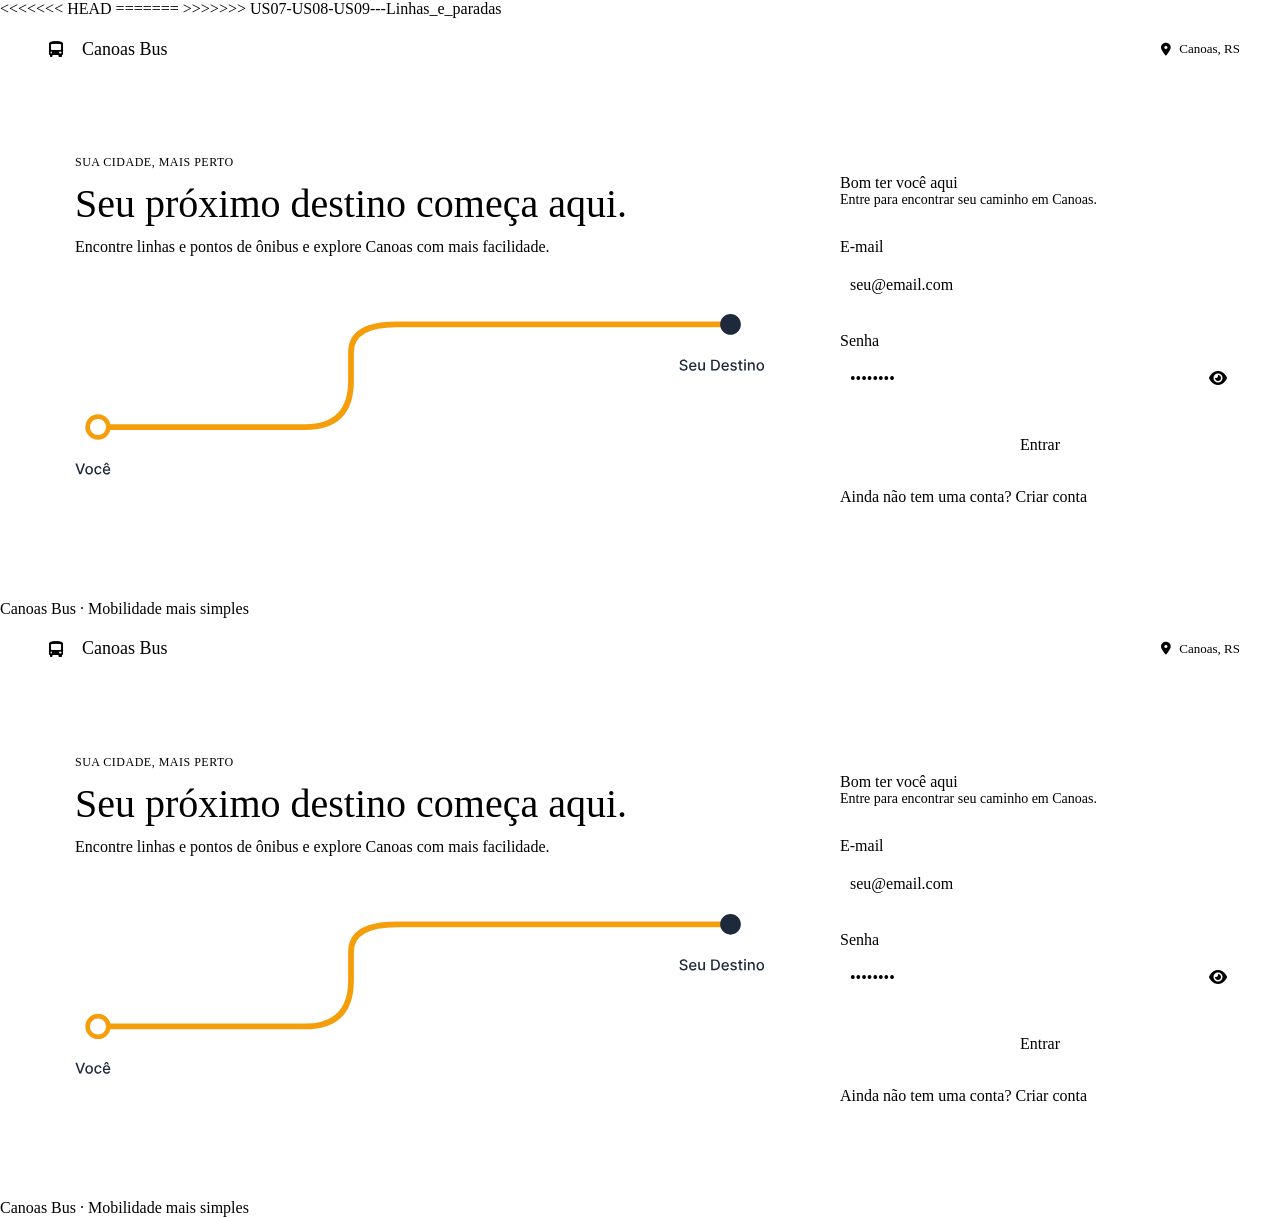
==== commit 24ba9be2: "Merge branch 'US10-/-US11----Visualizar-mapa-digital' into dev" ====
--- a/index.html
+++ b/index.html
@@ -101,4 +101,82 @@
       <p>Canoas Bus · Mobilidade mais simples</p>
     </footer>
   </body>
+  <body>
+    <!-- Cabeçalho -->
+    <header class="cabecalho">
+      <i class="fa-solid fa-bus-simple cabecalho-logo" aria-hidden="true"></i>
+      <h1 class="cabecalho-titulo">Canoas Bus</h1>
+      <div class="cabecalho-localizacao">
+        <i class="fa-solid fa-location-dot" aria-hidden="true"></i>
+        <p>Canoas, RS</p>
+      </div>
+    </header>
+
+    <!-- Corpo -->
+    <main>
+      <aside class="apresentacao">
+        <p class="apresentacao-slogan">SUA CIDADE, MAIS PERTO</p>
+        <p class="apresentacao-titulo">Seu próximo destino começa aqui.</p>
+        <p class="apresentacao-texto">
+          Encontre linhas e pontos de ônibus e explore Canoas com mais
+          facilidade.
+        </p>
+        <img
+          class="apresentacao-imagem"
+          src="assets/percurso-ilustrativo.svg"
+          alt=""
+        />
+      </aside>
+
+      <div class="recepcao-formulario">
+        <h2>Bom ter você aqui</h2>
+        <p class="frase-apoio">Entre para encontrar seu caminho em Canoas.</p>
+
+        <form class="formulario" id="form-login" action="" novalidate>
+          <div class="campo-preenchimento">
+            <label for="e-mail">E-mail</label>
+            <input
+              type="email"
+              id="e-mail"
+              name="e-mail"
+              placeholder="seu@email.com"
+              autocomplete="email"
+            />
+          </div>
+
+          <div class="campo-preenchimento">
+            <label for="senha">Senha</label>
+            <div class="campo-preenchimento-senha">
+              <input
+                type="password"
+                id="senha"
+                name="senha"
+                placeholder="••••••••"
+                autocomplete="current-password"
+              />
+              <button
+                class="botao-mostrar-senha"
+                type="button"
+                aria-label="Mostrar senha"
+              >
+                <i class="fa-solid fa-eye" aria-hidden="true"></i>
+              </button>
+            </div>
+          </div>
+
+          <p id="mensagem" class="mensagem" role="alert"></p>
+          <button type="submit">Entrar</button>
+        </form>
+
+        <p class="nao-tem-conta">
+          Ainda não tem uma conta? <a href="criar-conta.html">Criar conta</a>
+        </p>
+      </div>
+    </main>
+
+    <!-- Rodapé -->
+    <footer>
+      <p>Canoas Bus · Mobilidade mais simples</p>
+    </footer>
+  </body>
 </html>
--- a/style.css
+++ b/style.css
@@ -1,11 +1,11 @@
 @font-face {
   font-family: "Inter";
-<<<<<<< HEAD
+<<<<<<< HEAD
   src: url("/assets/Inter-VariableFont_opsz\,wght.ttf") format("woff2-variations");
-=======
+=======
   src: url("/assets/Inter-VariableFont_opsz\,wght.ttf")
     format("woff2-variations");
->>>>>>> US07-US08-US09---Linhas_e_paradas
+>>>>>>> US07-US08-US09---Linhas_e_paradas
   font-weight: 100 900;
   font-style: normal;
   font-display: swap;
@@ -99,11 +99,98 @@
   font-size: 100%;
   font: inherit;
   vertical-align: baseline;
-}
-<<<<<<< HEAD
-
-=======
->>>>>>> US07-US08-US09---Linhas_e_paradas
+html,
+body,
+div,
+span,
+applet,
+object,
+iframe,
+h1,
+h2,
+h3,
+h4,
+h5,
+h6,
+p,
+blockquote,
+pre,
+a,
+abbr,
+acronym,
+address,
+big,
+cite,
+code,
+del,
+dfn,
+em,
+img,
+ins,
+kbd,
+q,
+s,
+samp,
+small,
+strike,
+strong,
+sub,
+sup,
+tt,
+var,
+b,
+u,
+i,
+center,
+dl,
+dt,
+dd,
+ol,
+ul,
+li,
+fieldset,
+form,
+label,
+legend,
+table,
+caption,
+tbody,
+tfoot,
+thead,
+tr,
+th,
+td,
+article,
+aside,
+canvas,
+details,
+embed,
+figure,
+figcaption,
+footer,
+header,
+hgroup,
+menu,
+nav,
+output,
+ruby,
+section,
+summary,
+time,
+mark,
+audio,
+video {
+  margin: 0;
+  padding: 0;
+  border: 0;
+  font-size: 100%;
+  font: inherit;
+  vertical-align: baseline;
+}
+<<<<<<< HEAD
+
+=======
+>>>>>>> US07-US08-US09---Linhas_e_paradas
 article,
 aside,
 details,
@@ -117,33 +204,33 @@
 section {
   display: block;
 }
-<<<<<<< HEAD
+<<<<<<< HEAD
 
 body {
   line-height: 1;
 }
 
-=======
+=======
 body {
   line-height: 1;
 }
->>>>>>> US07-US08-US09---Linhas_e_paradas
+>>>>>>> US07-US08-US09---Linhas_e_paradas
 ol,
 ul {
   list-style: none;
 }
-<<<<<<< HEAD
-
-=======
->>>>>>> US07-US08-US09---Linhas_e_paradas
+<<<<<<< HEAD
+
+=======
+>>>>>>> US07-US08-US09---Linhas_e_paradas
 blockquote,
 q {
   quotes: none;
 }
-<<<<<<< HEAD
-
-=======
->>>>>>> US07-US08-US09---Linhas_e_paradas
+<<<<<<< HEAD
+
+=======
+>>>>>>> US07-US08-US09---Linhas_e_paradas
 blockquote:before,
 blockquote:after,
 q:before,
@@ -151,11 +238,13 @@
   content: "";
   content: none;
 }
-<<<<<<< HEAD
-
-=======
->>>>>>> US07-US08-US09---Linhas_e_paradas
+<<<<<<< HEAD
+
+=======
+>>>>>>> US07-US08-US09---Linhas_e_paradas
 table {
+  border-collapse: collapse;
+  border-spacing: 0;
   border-collapse: collapse;
   border-spacing: 0;
 }
@@ -167,29 +256,29 @@
   --cor-preto: #1e293b;
   --cor-azul-cinzento: #64748b;
   --cor-laranja: #f59e0b;
-<<<<<<< HEAD
-=======
+<<<<<<< HEAD
+=======
   --cor-vermelho-claro: #fef2f2;
   --cor-verde-claro: #f0fdf4;
->>>>>>> US07-US08-US09---Linhas_e_paradas
+>>>>>>> US07-US08-US09---Linhas_e_paradas
   --cor-laranja-escuro: #d97706;
   --cor-laranja-texto: #92400e;
   --cor-creme: #fef6e4;
   --cor-gelo: #f8fafc;
   --cor-verde: #15803d;
-<<<<<<< HEAD
+<<<<<<< HEAD
   --cor-verde-claro:#F0FDF4;
   --cor-cinza-claro: #e2e8f0;
   --cor-vermelho-claro:#FEF2F2;
-=======
+=======
   --cor-cinza-claro: #e2e8f0;
->>>>>>> US07-US08-US09---Linhas_e_paradas
+>>>>>>> US07-US08-US09---Linhas_e_paradas
   --fonte-global: "Inter", sans-serif;
   --fonte-400: 400;
   --fonte-600: 600;
 }
 
-<<<<<<< HEAD
+<<<<<<< HEAD
 /* Tela Login */
 
 * {
@@ -994,9 +1083,9 @@
   list-style: none;
   padding: 0;
   margin: 0;
-}
-=======
+}
+=======
 * {
   box-sizing: border-box;
 }
->>>>>>> US07-US08-US09---Linhas_e_paradas
+>>>>>>> US07-US08-US09---Linhas_e_paradas
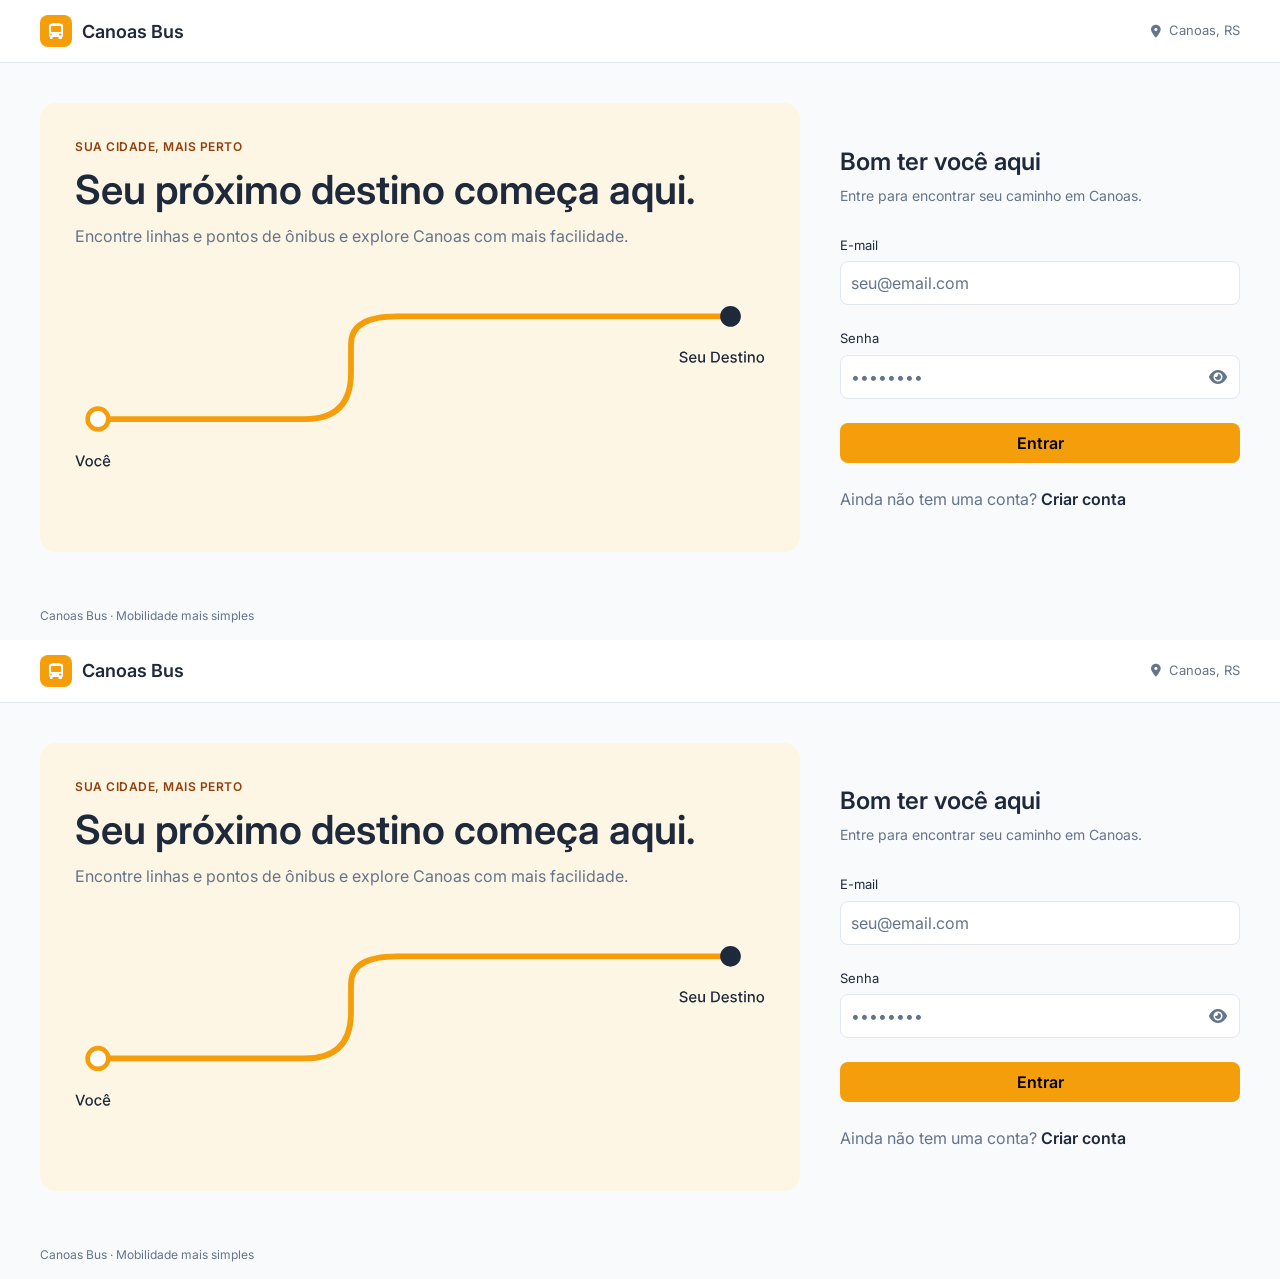
==== commit 7041f69e: "resolvi merge conflito" ====
--- a/index.html
+++ b/index.html
@@ -14,13 +14,10 @@
       href="https://cdnjs.cloudflare.com/ajax/libs/font-awesome/6.5.2/css/all.min.css"
     />
     <link rel="stylesheet" href="style.css" />
-<<<<<<< HEAD
     <script src="script.js" defer></script>
-=======
     <link rel="stylesheet" href="login.css" />
     <script src="script.js" defer></script>
     <link rel="shortcut icon" href="assets/favicon.ico" type="image/x-icon" />
->>>>>>> US07-US08-US09---Linhas_e_paradas
     <title>Entrar · Canoas Bus</title>
   </head>
   <body>
--- a/style.css
+++ b/style.css
@@ -1,104 +1,12 @@
 @font-face {
   font-family: "Inter";
-<<<<<<< HEAD
-  src: url("/assets/Inter-VariableFont_opsz\,wght.ttf") format("woff2-variations");
-=======
-  src: url("/assets/Inter-VariableFont_opsz\,wght.ttf")
-    format("woff2-variations");
->>>>>>> US07-US08-US09---Linhas_e_paradas
+  src: url("/assets/Inter-VariableFont_opsz,wght.ttf") format("truetype");
   font-weight: 100 900;
   font-style: normal;
   font-display: swap;
 }
 
-/*reset CSS*/
-html,
-body,
-div,
-span,
-applet,
-object,
-iframe,
-h1,
-h2,
-h3,
-h4,
-h5,
-h6,
-p,
-blockquote,
-pre,
-a,
-abbr,
-acronym,
-address,
-big,
-cite,
-code,
-del,
-dfn,
-em,
-img,
-ins,
-kbd,
-q,
-s,
-samp,
-small,
-strike,
-strong,
-sub,
-sup,
-tt,
-var,
-b,
-u,
-i,
-center,
-dl,
-dt,
-dd,
-ol,
-ul,
-li,
-fieldset,
-form,
-label,
-legend,
-table,
-caption,
-tbody,
-tfoot,
-thead,
-tr,
-th,
-td,
-article,
-aside,
-canvas,
-details,
-embed,
-figure,
-figcaption,
-footer,
-header,
-hgroup,
-menu,
-nav,
-output,
-ruby,
-section,
-summary,
-time,
-mark,
-audio,
-video {
-  margin: 0;
-  padding: 0;
-  border: 0;
-  font-size: 100%;
-  font: inherit;
-  vertical-align: baseline;
+/* Reset CSS */
 html,
 body,
 div,
@@ -187,10 +95,7 @@
   font: inherit;
   vertical-align: baseline;
 }
-<<<<<<< HEAD
 
-=======
->>>>>>> US07-US08-US09---Linhas_e_paradas
 article,
 aside,
 details,
@@ -204,33 +109,21 @@
 section {
   display: block;
 }
-<<<<<<< HEAD
 
 body {
   line-height: 1;
 }
 
-=======
-body {
-  line-height: 1;
-}
->>>>>>> US07-US08-US09---Linhas_e_paradas
 ol,
 ul {
   list-style: none;
 }
-<<<<<<< HEAD
 
-=======
->>>>>>> US07-US08-US09---Linhas_e_paradas
 blockquote,
 q {
   quotes: none;
 }
-<<<<<<< HEAD
 
-=======
->>>>>>> US07-US08-US09---Linhas_e_paradas
 blockquote:before,
 blockquote:after,
 q:before,
@@ -238,854 +131,32 @@
   content: "";
   content: none;
 }
-<<<<<<< HEAD
 
-=======
->>>>>>> US07-US08-US09---Linhas_e_paradas
 table {
-  border-collapse: collapse;
-  border-spacing: 0;
   border-collapse: collapse;
   border-spacing: 0;
 }
 
-/*variaveis globais*/
+/* Variáveis globais */
 :root {
   --cor-branco: #ffffff;
   --cor-vermelho: #b91c1c;
   --cor-preto: #1e293b;
   --cor-azul-cinzento: #64748b;
   --cor-laranja: #f59e0b;
-<<<<<<< HEAD
-=======
   --cor-vermelho-claro: #fef2f2;
   --cor-verde-claro: #f0fdf4;
->>>>>>> US07-US08-US09---Linhas_e_paradas
   --cor-laranja-escuro: #d97706;
   --cor-laranja-texto: #92400e;
   --cor-creme: #fef6e4;
   --cor-gelo: #f8fafc;
   --cor-verde: #15803d;
-<<<<<<< HEAD
-  --cor-verde-claro:#F0FDF4;
   --cor-cinza-claro: #e2e8f0;
-  --cor-vermelho-claro:#FEF2F2;
-=======
-  --cor-cinza-claro: #e2e8f0;
->>>>>>> US07-US08-US09---Linhas_e_paradas
   --fonte-global: "Inter", sans-serif;
   --fonte-400: 400;
   --fonte-600: 600;
 }
 
-<<<<<<< HEAD
-/* Tela Login */
-
 * {
   box-sizing: border-box;
-}
-
-body {
-  background-color: var(--cor-gelo);
-  color: var(--cor-preto);
-  font-family: var(--fonte-global);
-  font-weight: var(--fonte-400);
-  line-height: 1.5;
-  display: flex;
-  flex-direction: column;
-  min-height: 100vh;
-}
-
-main {
-  flex-grow: 1;
-  padding: 24px 20px;
-}
-
-h2 {
-  font-size: 24px;
-  font-weight: var(--fonte-600);
-  color: var(--cor-preto);
-  margin-bottom: 5px;
-}
-
-label {
-  font-size: 13px;
-  font-weight: var(--fonte-400);
-  color: var(--cor-preto);
-}
-
-input {
-  width: 100%;
-  height: 44px;
-  padding-left: 10px;
-  padding-right: 10px;
-  background-color: var(--cor-branco);
-  border: 1px solid var(--cor-cinza-claro);
-  border-radius: 8px;
-  font-family: inherit;
-  font-size: inherit;
-}
-
-input::placeholder {
-  color: var(--cor-azul-cinzento);
-}
-
-input:focus {
-  outline: 2px solid var(--cor-laranja);
-}
-
-button {
-  font-family: inherit;
-  font-size: inherit;
-  width: 100%;
-  background-color: var(--cor-laranja);
-  border: none;
-  border-radius: 8px;
-  font-weight: var(--fonte-600);
-  cursor: pointer;
-  padding: 10px;
-}
-
-button:hover {
-  background-color: var(--cor-laranja-escuro);
-}
-
-footer {
-  font-size: 12px;
-  color: var(--cor-azul-cinzento);
-  padding: 15px 20px;
-}
-
-a {
-  color: var(--cor-preto);
-  font-weight: var(--fonte-600);
-  text-decoration: none;
-}
-
-.nao-tem-conta {
-  color: var(--cor-azul-cinzento);
-  padding-top: 24px;
-}
-
-/* Cabeçalho */
-
-.cabecalho {
-  background-color: var(--cor-branco);
-  border-bottom: 1px solid var(--cor-cinza-claro);
-  padding: 15px;
-  display: flex;
-  align-items: center;
-  gap: 10px;
-}
-
-.cabecalho-titulo {
-  font-weight: var(--fonte-600);
-  font-size: 18px;
-}
-
-.cabecalho-logo {
-  width: 32px;
-  height: 32px;
-  background-color: var(--cor-laranja);
-  color: var(--cor-branco);
-  border-radius: 8px;
-  display: flex;
-  align-items: center;
-  justify-content: center;
-  font-size: 16px;
-}
-
-.cabecalho-localizacao {
-  display: none;
-}
-
-/* Formulário */
-
-.frase-apoio {
-  font-size: 14px;
-  color: var(--cor-azul-cinzento);
-  margin-bottom: 30px;
-}
-
-.formulario {
-  display: flex;
-  flex-direction: column;
-  gap: 24px;
-}
-
-.campo-preenchimento {
-  display: flex;
-  flex-direction: column;
-  gap: 6px;
-}
-
-.campo-preenchimento-senha {
-  position: relative;
-}
-
-.campo-preenchimento-senha input {
-  padding-right: 44px;
-}
-
-.botao-mostrar-senha {
-  position: absolute;
-  top: 50%;
-  right: 6px;
-  transform: translateY(-50%);
-  width: 32px;
-  height: 32px;
-  padding: 0;
-  background-color: transparent;
-  color: var(--cor-azul-cinzento);
-}
-
-.botao-mostrar-senha:hover {
-  background-color: transparent;
-  color: var(--cor-preto);
-}
-
-/* Card de apresentação (só aparece no desktop) */
-
-.apresentacao {
-  display: none;
-}
-
-
-.campo-requisito {
-  font-size: 12px;
-  color: var(--cor-azul-cinzento);
-}
-
-.mensagem {
-  font-size: 14px;
-  font-weight: var(--fonte-600);
-}
-
-.mensagem:empty {
-  display: none;
-}
-
-.mensagem-erro {
-  color: var(--cor-vermelho);
-}
-
-.mensagem-sucesso {
-  color: var(--cor-verde);
-}
-
-/* Desktop */
-
-@media (min-width: 768px) {
-  .cabecalho {
-    padding-left: 40px;
-    padding-right: 40px;
-  }
-
-  .cabecalho-localizacao {
-    display: flex;
-    align-items: center;
-    gap: 8px;
-    margin-left: auto;
-    font-size: 13px;
-    color: var(--cor-azul-cinzento);
-  }
-
-  main {
-    display: flex;
-    gap: 40px;
-    padding: 40px;
-  }
-
-  footer {
-    padding-left: 40px;
-    padding-right: 40px;
-  }
-
-  .apresentacao {
-    display: flex;
-    flex-direction: column;
-    flex: 1;
-    background-color: var(--cor-creme);
-    border-radius: 16px;
-    padding: 35px;
-  }
-
-  .apresentacao-slogan {
-    font-size: 12px;
-    font-weight: var(--fonte-600);
-    color: var(--cor-laranja-texto);
-    letter-spacing: 0.5px;
-  }
-
-  .apresentacao-titulo {
-    font-size: 40px;
-    font-weight: var(--fonte-600);
-    color: var(--cor-preto);
-    line-height: 1.2;
-    margin-top: 10px;
-    margin-bottom: 10px;
-  }
-
-  .apresentacao-texto {
-    font-size: 16px;
-    color: var(--cor-azul-cinzento);
-  }
-
-  .apresentacao-imagem {
-    width: 100%;
-    height: auto;
-    margin-top: auto;
-    padding-top: 50px;
-  }
-
-  .recepcao-formulario {
-    flex: 1;
-    max-width: 400px;
-    margin: 0 auto;
-    align-self: center;
-  }
-}
-
-/**************************************************/
-/*****************DADOS ATUALIZADOS****************/
-/**************************************************/
-
-body {
-  font-family: 'Inter', sans-serif;
-  background-color:var(--cor-gelo);
-  margin: 0;
-  padding: 0;
-  color: var(--cor-preto);
-}
-
-.cabecalho {
-  background-color: var(--cor-branco);
-  border-bottom: 1px solid var(--cor-cinza-claro);
-  padding: 15px 0;
-  display: flex;
-  align-items: center;
-}
-
-.cabecalho-logo {
-  width: 32px;
-  height: 32px;
-  background-color: var(--cor-laranja);
-  color: var(--cor-branco);
-  border-radius: 8px;
-  display: flex;
-  align-items: center;
-  justify-content: center;
-  margin-left: 64px;
-}
-
-.cabecalho-logo img {
-  width: 40px;
-  height: 40px;
-}
-
-.cabecalho-titulo {
-  font-weight: var(--fonte-600);
-  font-size: 18px;
-  margin-left: 12px;
-  color: var(--cor-preto);
-}
-
-.cabecalho-opcoes {
-  display: flex;
-  flex-direction: row;
-  margin-left: 80px;
-  gap: 2.5rem;
-}
-
-.cabecalho-opcoes a {
-  text-decoration: none;
-  color: var(--cor-azul-cinzento);
-  font-size: 14px;
-}
-
-.cabecalho-opcoes a.ativo {
-  color: var(--cor-preto);
-  font-weight: 600;
-  position: relative;
-}
-
-.cabecalho-opcoes a.ativo::after {
-  content: '';
-  position: absolute;
-  bottom: -23px;
-  left: 0;
-  width: 100%;
-  height: 3px;
-  background-color: var(--cor-laranja);
-}
-
-.cabecalho-usuario-sair {
-  display: flex;
-  flex-direction: row;
-  align-items: center;
-  gap: 2.5rem;
-  margin-left: auto;
-  margin-right: 64px;
-}
-
-.cabecalho-usuario {
-  color: var(--cor-azul-cinzento);
-  font-size: 14px;
-}
-
-.cabecalho-sair {
-  display: flex;
-  align-items: center;
-  gap: 8px;
-}
-
-.cabecalho-sair a {
-  text-decoration: none;
-  color: var(--cor-preto);
-}
-
-.cabecalho-sair img {
-  width: 16px;
-  height: 16px;
-}
-
-.main-dados {
-  display: flex;
-  flex-direction: column;
-  max-width: 1200px;
-  margin: 40px auto;
-  padding: 0 24px;
-}
-
-.btn-menu {
-  display: none;
-  background: none;
-  border: none;
-  font-size: 20px;
-  cursor: pointer;
-  color: var(--cor-preto);
-}
-
-.breadcrumb {
-  font-size: 12px;
-  font-weight: bold;
-  color: var(--cor-azul-cinzento);
-  text-transform: uppercase;
-  letter-spacing: 0.5px;
-  list-style: none;
-  padding: 0;
-  margin: 0 0 12px 0;
-}
-
-.breadcrumb a {
-  color: var(--cor-azul-cinzento);
-  text-decoration: none;
-}
-
-.dados-titulo {
-  margin: 0 0 4px 0;
-  color: var(--cor-preto);
-  font-size: 2rem;
-  font-weight: 600;
-}
-
-.dados-subtitulo {
-  color: var(--cor-azul-cinzento);
-  font-size: 14px;
-}
-
-.principal-dados {
-  display: flex;
-  flex-direction: row;
-  background-color: var(--cor-branco);
-  border-radius: 12px;
-  margin-top: 24px;
-  border: 1px solid var(--cor-cinza-claro);
-  justify-content: space-between;
-  padding: 32px;
-  gap: 40px;
-}
-
-.secao-dados {
-  flex: 1;
-  display: flex;
-  flex-direction: column;
-}
-
-.secao-dados h2 {
-  font-size: 18px;
-  font-weight: 600;
-  margin: 0 0 4px 0;
-  color: var(--cor-preto);
-}
-
-.secao-dados > span {
-  font-size: 14px;
-  color: var(--cor-azul-cinzento);
-  margin-bottom: 24px;
-}
-
-.campo-preenchimento {
-  display: flex;
-  flex-direction: column;
-  margin-bottom: 20px;
-}
-
-.campo-preenchimento label {
-  font-size: 14px;
-  font-weight: 500;
-  color: var(--cor-preto);
-  margin-bottom: 8px;
-}
-
-.campo-preenchimento input {
-  height: 48px;
-  padding: 0 16px;
-  border: 1px solid var(--cor-cinza-claro);
-  border-radius: 8px;
-  font-size: 14px;
-  color: var(--cor-preto);
-  outline: none;
-  transition: border-color 0.2s;
-}
-
-.campo-preenchimento input:focus {
-  border-color: var(--cor-laranja);
-}
-
-.campo-preenchimento-senha {
-  position: relative;
-  display: flex;
-  align-items: center;
-}
-
-.campo-preenchimento-senha input {
-  width: 100%;
-}
-
-.botao-mostrar-senha {
-  position: absolute;
-  right: 16px;
-  background: none;
-  border: none;
-  cursor: pointer;
-  color: var(--cor-azul-cinzento);
-  font-size: 16px;
-}
-
-.campo-requisito {
-  font-size: 12px;
-  color: var(--cor-azul-cinzento);
-  margin: 6px 0 0 0;
-}
-
-.secao-frase {
-  width: 320px;
-  padding-left: 32px;
-  border-left: 1px solid var(--cor-cinza-claro);
-  display: flex;
-  flex-direction: column;
-  justify-content: center;
-}
-
-.secao-frase h3 {
-  margin: 0 0 12px 0;
-  font-size: 18px;
-  font-weight: var(--fonte-600);
-  color: var(--cor-preto);
-}
-
-.secao-frase p {
-  margin: 0;
-  font-size: 14px;
-  color: var(--cor-azul-cinzento);
-  line-height: 1.5;
-}
-
-.acoes-formulario {
-  display: flex;
-  align-items: center;
-  gap: 16px;
-  margin-top: 24px;
-}
-
-.btn-salvar {
-  height: 48px;
-  width: 180px;
-  background-color: var(--cor-laranja);
-  color: var(--cor-preto);
-  font-weight: 600;
-  border: none;
-  border-radius: 12px;
-  cursor: pointer;
-  transition: filter 0.2s;
-}
-
-.btn-salvar:hover {
-  filter: brightness(0.95);
-}
-
-.status-atualizado {
-  background-color: var(--cor-verde-claro);
-  color: var(--cor-verde);
-  padding: 12px 20px;
-  border-radius: 8px;
-  font-size: 14px;
-  font-weight: 500;
-}
-
-.secao-excluir {
-  display: flex;
-  justify-content: space-between;
-  align-items: center;
-  background-color: var(--cor-branco);
-  border: 1px solid var(--cor-cinza-claro);
-  border-radius: 12px;
-  padding: 24px;
-  margin-top: 32px;
-}
-
-.secao-excluir-esquerda p {
-  font-size: 16px;
-  font-weight: 600;
-  color: var(--cor-preto);
-  margin: 0 0 4px 0;
-}
-
-.secao-excluir-esquerda span {
-  font-size: 14px;
-  color: var(--cor-azul-cinzento);
-}
-
-.btn-excluir {
-  background-color: var(--cor-vermelho-claro);
-  color: var(--cor-vermelho);
-  border: none;
-  border-radius: 6px;
-  padding: 10px 16px;
-  font-size: 14px;
-  font-weight: 500;
-  cursor: pointer;
-  transition: background-color 0.2s ease;
-}
-
-/* Esconde o checkbox original */
-.modal-checkbox {
-  display: none;
-}
-
-/* O seu botão de exclusão (que agora é um label funcional) */
-.btn-excluir {
-  background-color: #dc3545; /* Vermelho padrão para ações destrutivas */
-  color: white;
-  padding: 10px 20px;
-  border-radius: 5px;
-  cursor: pointer;
-  font-family: sans-serif;
-  font-size: 14px;
-  font-weight: bold;
-  display: inline-block;
-  border: none;
-  transition: background 0.2s;
-  text-align: center;
-}
-
-.btn-excluir:hover {
-  background-color: #b02a37;
-}
-
-/* Fundo escuro do modal (Overlay) */
-.modal-overlay {
-  position: fixed;
-  top: 0;
-  left: 0;
-  width: 100%;
-  height: 100%;
-  background-color: rgba(0, 0, 0, 0.5);
-  display: flex;
-  justify-content: center;
-  align-items: center;
-  
-  /* Estado inicial: Oculto */
-  opacity: 0;
-  pointer-events: none;
-  transition: opacity 0.3s ease;
-}
-
-/* Caixa de conteúdo do modal */
-.modal-container {
-  background: white;
-  padding: 30px;
-  border-radius: 8px;
-  width: 90%;
-  max-width: 400px;
-  box-shadow: 0 4px 10px rgba(0, 0, 0, 0.2);
-  transform: translateY(-20px);
-  transition: transform 0.3s ease;
-}
-
-.modal-container h2 {
-  margin-top: 0;
-  color: #333;
-}
-
-.modal-container p {
-  color: #666;
-  margin-bottom: 20px;
-}
-
-
-.modal-btns {
-  display: flex;
-  justify-content: flex-end;
-  gap: 10px;
-}
-
-
-.btn-cancelar {
-  background-color: var(--cor-branco);
-  color: var(--cor-preto);
-  padding: 8px 16px;
-  border-radius: 4px;
-  cursor: pointer;
-  font-size: 14px;
-  border:1px solid var(--cor-azul-cinzento);
-}
-
-.btn-confirmar-exclusao {
-  background-color: var(--cor-vermelho);
-  color: var(--cor-branco);
-  padding: 8px 16px;
-  border-radius: 4px;
-  cursor: pointer;
-  border: none;
-  font-size: 14px;
-}
-
-.btn-confirmar-exclusao:hover {
-  background-color:var(--cor-vermelho);
-}
-
-.modal-checkbox:checked ~ .modal-overlay {
-  opacity: 1;
-  pointer-events: auto;
-}
-
-.modal-checkbox:checked ~ .modal-overlay .modal-container {
-  transform: translateY(0);
-}
-
-/**************************************************/
-/********************* MOBILE *********************/
-/**************************************************/
-
-@media (max-width: 768px) {
-  .cabecalho-logo {
-    margin-left: 16px;
-  }
-
-  .cabecalho-opcoes,
-  .cabecalho-usuario-sair {
-    display: none;
-  }
-
-  .btn-menu {
-    display: block;
-    margin-left: auto;
-    margin-right: 16px;
-  }
-
-  .main-dados {
-    margin: 20px 16px;
-    padding: 0;
-  }
-
-  .dados-titulo {
-    font-size: 1.5rem;
-  }
-
-  .principal-dados {
-    flex-direction: column;
-    padding: 20px;
-    margin-top: 16px;
-    gap: 0;
-  }
-
-  .secao-frase {
-    display: none;
-  }
-
-  .secao-dados {
-    width: 100%;
-    margin: 0;
-  }
-
-  .acoes-formulario {
-    flex-direction: column;
-    align-items: stretch;
-  }
-
-  .btn-salvar {
-    width: 100%;
-    max-width: none;
-  }
-
-  .status-atualizado {
-    text-align: center;
-  }
-
-  .secao-excluir {
-    flex-direction: column;
-    align-items: flex-start;
-    gap: 16px;
-  }
-
-  .secao-excluir-direita {
-    width: 100%;
-  }
-
-  .btn-excluir {
-    width: 100%;
-  }
-}
-
-/**************************************************/
-/**************** CABECALHO ADMIN ****************/
-/**************************************************/
-
-.cabecalho-admin {
-  background-color: var(--cor-branco);
-  border-bottom: 1px solid var(--cor-cinza-claro);
-  padding: 15px;
-  display: flex;
-  flex-direction: row;
-  gap: 10px;
-}
-
-.cabecalho-admin img {
-  margin-left: 64px;
-}
-
-.cabecalho-admin h1 {
-  font-weight: var(--fonte-600);
-  font-size: 18px;
-}
-
-.nav-admin {
-  margin-left: 116px;
-}
-
-.nav-admin ul {
-  gap: 71px;
-  display: flex;
-  flex-direction: row;
-  align-items: center;
-  list-style: none;
-  padding: 0;
-  margin: 0;
-}
-=======
-* {
-  box-sizing: border-box;
-}
->>>>>>> US07-US08-US09---Linhas_e_paradas
+}
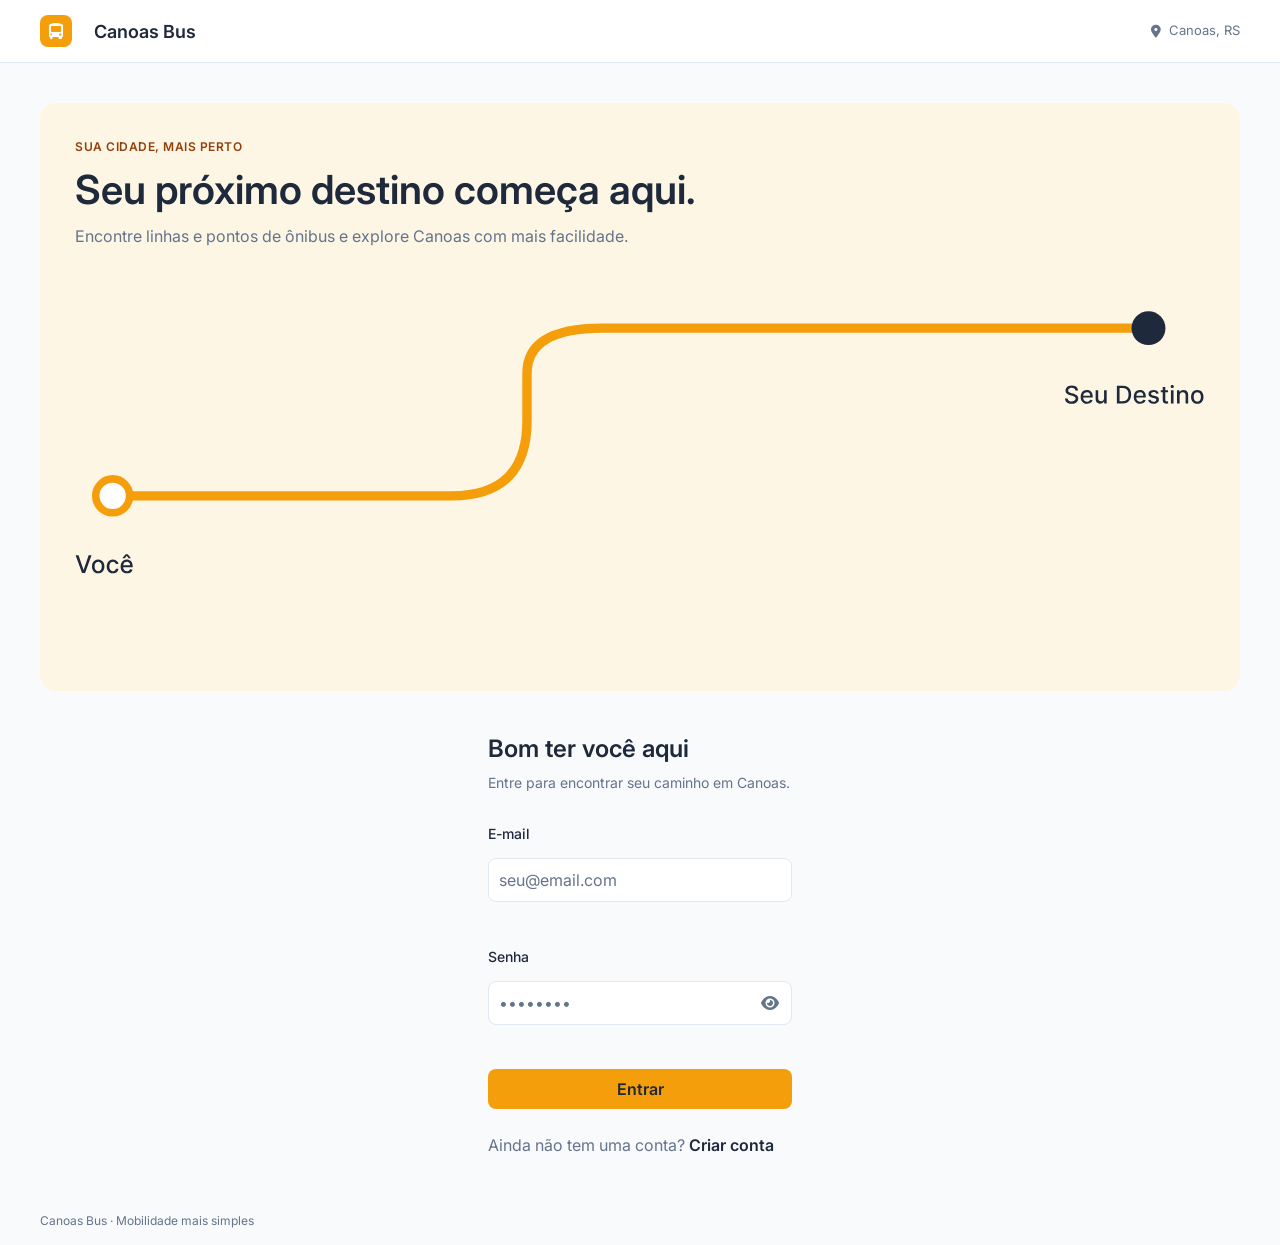
==== commit 8c349281: "correções pontuais" ====
--- a/index.html
+++ b/index.html
@@ -98,82 +98,4 @@
       <p>Canoas Bus · Mobilidade mais simples</p>
     </footer>
   </body>
-  <body>
-    <!-- Cabeçalho -->
-    <header class="cabecalho">
-      <i class="fa-solid fa-bus-simple cabecalho-logo" aria-hidden="true"></i>
-      <h1 class="cabecalho-titulo">Canoas Bus</h1>
-      <div class="cabecalho-localizacao">
-        <i class="fa-solid fa-location-dot" aria-hidden="true"></i>
-        <p>Canoas, RS</p>
-      </div>
-    </header>
-
-    <!-- Corpo -->
-    <main>
-      <aside class="apresentacao">
-        <p class="apresentacao-slogan">SUA CIDADE, MAIS PERTO</p>
-        <p class="apresentacao-titulo">Seu próximo destino começa aqui.</p>
-        <p class="apresentacao-texto">
-          Encontre linhas e pontos de ônibus e explore Canoas com mais
-          facilidade.
-        </p>
-        <img
-          class="apresentacao-imagem"
-          src="assets/percurso-ilustrativo.svg"
-          alt=""
-        />
-      </aside>
-
-      <div class="recepcao-formulario">
-        <h2>Bom ter você aqui</h2>
-        <p class="frase-apoio">Entre para encontrar seu caminho em Canoas.</p>
-
-        <form class="formulario" id="form-login" action="" novalidate>
-          <div class="campo-preenchimento">
-            <label for="e-mail">E-mail</label>
-            <input
-              type="email"
-              id="e-mail"
-              name="e-mail"
-              placeholder="seu@email.com"
-              autocomplete="email"
-            />
-          </div>
-
-          <div class="campo-preenchimento">
-            <label for="senha">Senha</label>
-            <div class="campo-preenchimento-senha">
-              <input
-                type="password"
-                id="senha"
-                name="senha"
-                placeholder="••••••••"
-                autocomplete="current-password"
-              />
-              <button
-                class="botao-mostrar-senha"
-                type="button"
-                aria-label="Mostrar senha"
-              >
-                <i class="fa-solid fa-eye" aria-hidden="true"></i>
-              </button>
-            </div>
-          </div>
-
-          <p id="mensagem" class="mensagem" role="alert"></p>
-          <button type="submit">Entrar</button>
-        </form>
-
-        <p class="nao-tem-conta">
-          Ainda não tem uma conta? <a href="criar-conta.html">Criar conta</a>
-        </p>
-      </div>
-    </main>
-
-    <!-- Rodapé -->
-    <footer>
-      <p>Canoas Bus · Mobilidade mais simples</p>
-    </footer>
-  </body>
-</html>
+ </html>
--- a/style.css
+++ b/style.css
@@ -1,93 +1,44 @@
 @font-face {
   font-family: "Inter";
-  src: url("/assets/Inter-VariableFont_opsz,wght.ttf") format("truetype");
+  src: url("/assets/Inter-VariableFont_opsz\,wght.ttf") format("woff2-variations");
   font-weight: 100 900;
   font-style: normal;
   font-display: swap;
 }
 
-/* Reset CSS */
-html,
-body,
-div,
-span,
-applet,
-object,
-iframe,
-h1,
-h2,
-h3,
-h4,
-h5,
-h6,
-p,
-blockquote,
-pre,
-a,
-abbr,
-acronym,
-address,
-big,
-cite,
-code,
-del,
-dfn,
-em,
-img,
-ins,
-kbd,
-q,
-s,
-samp,
-small,
-strike,
-strong,
-sub,
-sup,
-tt,
-var,
-b,
-u,
-i,
-center,
-dl,
-dt,
-dd,
-ol,
-ul,
-li,
-fieldset,
-form,
-label,
-legend,
-table,
-caption,
-tbody,
-tfoot,
-thead,
-tr,
-th,
-td,
-article,
-aside,
-canvas,
-details,
-embed,
-figure,
-figcaption,
-footer,
-header,
-hgroup,
-menu,
-nav,
-output,
-ruby,
-section,
-summary,
-time,
-mark,
-audio,
-video {
+:root {
+  --cor-branco: #ffffff;
+  --cor-vermelho: #b91c1c;
+  --cor-vermelho-claro: #fef2f2;
+  --cor-vermelho-hover: #b02a37;
+  --cor-preto: #1e293b;
+  --cor-azul-cinzento: #64748b;
+  --cor-laranja: #f59e0b;
+  --cor-laranja-primario: #f97316;
+  --cor-laranja-escuro: #d97706;
+  --cor-laranja-hover: #ea580c;
+  --cor-laranja-texto: #92400e;
+  --cor-creme: #fef6e4;
+  --cor-gelo: #f8fafc;
+  --cor-verde: #15803d;
+  --cor-verde-claro: #f0fdf4;
+  --cor-cinza-claro: #e2e8f0;
+  --cor-cinza-borda: #f1f5f9;
+  
+  --fonte-global: "Inter", sans-serif;
+  --fonte-400: 400;
+  --fonte-500: 500;
+  --fonte-600: 600;
+  --fonte-700: 700;
+}
+
+html, body, div, span, applet, object, iframe, h1, h2, h3, h4, h5, h6, p,
+blockquote, pre, a, abbr, acronym, address, big, cite, code, del, dfn,
+em, img, ins, kbd, q, s, samp, small, strike, strong, sub, sup, tt,
+var, b, u, i, center, dl, dt, dd, ol, ul, li, fieldset, form, label,
+legend, table, caption, tbody, tfoot, thead, tr, th, td, article, aside,
+canvas, details, embed, figure, figcaption, footer, header, hgroup,
+menu, nav, output, ruby, section, summary, time, mark, audio, video {
   margin: 0;
   padding: 0;
   border: 0;
@@ -96,38 +47,31 @@
   vertical-align: baseline;
 }
 
-article,
-aside,
-details,
-figcaption,
-figure,
-footer,
-header,
-hgroup,
-menu,
-nav,
-section {
+article, aside, details, figcaption, figure, footer, header, hgroup,
+menu, nav, section {
   display: block;
 }
 
 body {
-  line-height: 1;
-}
-
-ol,
-ul {
+  line-height: 1.5;
+  background-color: var(--cor-gelo);
+  color: var(--cor-preto);
+  font-family: var(--fonte-global);
+  font-weight: var(--fonte-400);
+  display: flex;
+  flex-direction: column;
+  min-height: 100vh;
+}
+
+ol, ul {
   list-style: none;
 }
 
-blockquote,
-q {
+blockquote, q {
   quotes: none;
 }
 
-blockquote:before,
-blockquote:after,
-q:before,
-q:after {
+blockquote:before, blockquote:after, q:before, q:after {
   content: "";
   content: none;
 }
@@ -137,26 +81,920 @@
   border-spacing: 0;
 }
 
-/* Variáveis globais */
-:root {
-  --cor-branco: #ffffff;
-  --cor-vermelho: #b91c1c;
-  --cor-preto: #1e293b;
-  --cor-azul-cinzento: #64748b;
-  --cor-laranja: #f59e0b;
-  --cor-vermelho-claro: #fef2f2;
-  --cor-verde-claro: #f0fdf4;
-  --cor-laranja-escuro: #d97706;
-  --cor-laranja-texto: #92400e;
-  --cor-creme: #fef6e4;
-  --cor-gelo: #f8fafc;
-  --cor-verde: #15803d;
-  --cor-cinza-claro: #e2e8f0;
-  --fonte-global: "Inter", sans-serif;
-  --fonte-400: 400;
-  --fonte-600: 600;
-}
-
-* {
+*, *::before, *::after {
   box-sizing: border-box;
+}
+
+main {
+  flex-grow: 1;
+  padding: 24px 20px;
+}
+
+h2 {
+  font-size: 24px;
+  font-weight: var(--fonte-600);
+  color: var(--cor-preto);
+  margin-bottom: 5px;
+}
+
+a {
+  color: var(--cor-preto);
+  font-weight: var(--fonte-600);
+  text-decoration: none;
+}
+
+label {
+  font-size: 13px;
+  font-weight: var(--fonte-400);
+  color: var(--cor-preto);
+}
+
+input {
+  width: 100%;
+  height: 44px;
+  padding: 0 16px;
+  background-color: var(--cor-branco);
+  border: 1px solid var(--cor-cinza-claro);
+  border-radius: 8px;
+  font-family: inherit;
+  font-size: inherit;
+  color: var(--cor-preto);
+  outline: none;
+  transition: border-color 0.2s, box-shadow 0.2s;
+}
+
+input::placeholder {
+  color: var(--cor-azul-cinzento);
+}
+
+input:focus {
+  outline: none;
+  border-color: var(--cor-laranja);
+  box-shadow: 0 0 0 3px rgba(245, 158, 11, 0.1);
+}
+
+button {
+  font-family: inherit;
+  font-size: inherit;
+  cursor: pointer;
+}
+
+footer {
+  font-size: 12px;
+  color: var(--cor-azul-cinzento);
+  padding: 15px 20px;
+}
+
+/* =================================================================
+   4. COMPONENTES REUTILIZÁVEIS
+   ================================================================== */
+/* Cabeçalho Padrão */
+.cabecalho {
+  background-color: var(--cor-branco);
+  border-bottom: 1px solid var(--cor-cinza-claro);
+  padding: 15px 20px;
+  display: flex;
+  align-items: center;
+}
+
+.cabecalho-logo {
+  width: 32px;
+  height: 32px;
+  background-color: var(--cor-laranja);
+  color: var(--cor-branco);
+  border-radius: 8px;
+  display: flex;
+  align-items: center;
+  justify-content: center;
+  font-size: 16px;
+}
+
+.cabecalho-logo img {
+  width: 40px;
+  height: 40px;
+}
+
+.cabecalho-titulo {
+  font-weight: var(--fonte-600);
+  font-size: 18px;
+  margin-left: 12px;
+  color: var(--cor-preto);
+}
+
+.cabecalho-localizacao {
+  display: none;
+}
+
+.cabecalho-opcoes {
+  display: flex;
+  flex-direction: row;
+  margin-left: 80px;
+  gap: 2.5rem;
+}
+
+.cabecalho-opcoes a {
+  text-decoration: none;
+  color: var(--cor-azul-cinzento);
+  font-size: 14px;
+}
+
+.cabecalho-opcoes a.ativo {
+  color: var(--cor-preto);
+  font-weight: 600;
+  position: relative;
+}
+
+.cabecalho-opcoes a.ativo::after {
+  content: '';
+  position: absolute;
+  bottom: -23px;
+  left: 0;
+  width: 100%;
+  height: 3px;
+  background-color: var(--cor-laranja);
+}
+
+.cabecalho-usuario-sair {
+  display: flex;
+  flex-direction: row;
+  align-items: center;
+  gap: 2.5rem;
+  margin-left: auto;
+  margin-right: 64px;
+}
+
+.cabecalho-usuario {
+  color: var(--cor-azul-cinzento);
+  font-size: 14px;
+}
+
+.cabecalho-sair {
+  display: flex;
+  align-items: center;
+  gap: 8px;
+}
+
+.cabecalho-sair a {
+  text-decoration: none;
+  color: var(--cor-preto);
+}
+
+.cabecalho-sair img {
+  width: 16px;
+  height: 16px;
+}
+
+/* Cabeçalho Admin */
+.cabecalho-admin {
+  background-color: var(--cor-branco);
+  border-bottom: 1px solid var(--cor-cinza-claro);
+  padding: 15px;
+  display: flex;
+  flex-direction: row;
+  gap: 10px;
+}
+
+.cabecalho-admin img {
+  margin-left: 64px;
+}
+
+.cabecalho-admin h1 {
+  font-weight: var(--fonte-600);
+  font-size: 18px;
+}
+
+.nav-admin {
+  margin-left: 116px;
+}
+
+.nav-admin ul {
+  gap: 71px;
+  display: flex;
+  flex-direction: row;
+  align-items: center;
+  list-style: none;
+  padding: 0;
+  margin: 0;
+}
+
+/* Formulários e Campos */
+.formulario {
+  display: flex;
+  flex-direction: column;
+  gap: 24px;
+}
+
+.campo-preenchimento {
+  display: flex;
+  flex-direction: column;
+  gap: 6px;
+  margin-bottom: 20px;
+}
+
+.campo-preenchimento label {
+  font-size: 14px;
+  font-weight: 500;
+  color: var(--cor-preto);
+  margin-bottom: 8px;
+}
+
+.campo-preenchimento-senha {
+  position: relative;
+  display: flex;
+  align-items: center;
+}
+
+.campo-preenchimento-senha input {
+  padding-right: 44px;
+  width: 100%;
+}
+
+.botao-mostrar-senha {
+  position: absolute;
+  top: 50%;
+  right: 16px;
+  transform: translateY(-50%);
+  width: 32px;
+  height: 32px;
+  padding: 0;
+  background: none;
+  border: none;
+  color: var(--cor-azul-cinzento);
+  cursor: pointer;
+}
+
+.botao-mostrar-senha:hover {
+  color: var(--cor-preto);
+}
+
+.campo-requisito {
+  font-size: 12px;
+  color: var(--cor-azul-cinzento);
+  margin-top: 6px;
+}
+
+/* Botões */
+button[type="submit"], .btn-salvar {
+  width: 100%;
+  background-color: var(--cor-laranja);
+  border: none;
+  border-radius: 8px;
+  font-weight: var(--fonte-600);
+  cursor: pointer;
+  padding: 10px;
+  color: var(--cor-preto);
+  transition: background-color 0.2s, filter 0.2s;
+}
+
+button[type="submit"]:hover, .btn-salvar:hover {
+  background-color: var(--cor-laranja-escuro);
+  filter: brightness(0.95);
+}
+
+.btn-salvar {
+  height: 48px;
+  width: 180px;
+}
+
+.botao-principal {
+  background-color: var(--cor-laranja-primario);
+  color: var(--cor-branco);
+  text-decoration: none;
+  font-size: 14px;
+  font-weight: 600;
+  padding: 12px 20px;
+  border-radius: 8px;
+  display: inline-flex;
+  align-items: center;
+  gap: 8px;
+  transition: background-color 0.2s ease;
+  box-shadow: 0 2px 4px rgba(249, 115, 22, 0.2);
+}
+
+.botao-principal:hover {
+  background-color: var(--cor-laranja-hover);
+}
+
+.btn-excluir {
+  background-color: var(--cor-vermelho-claro);
+  color: var(--cor-vermelho);
+  border: none;
+  border-radius: 6px;
+  padding: 10px 16px;
+  font-size: 14px;
+  font-weight: 500;
+  cursor: pointer;
+  transition: background-color 0.2s ease;
+}
+
+.btn-excluir:hover {
+  background-color: var(--cor-vermelho);
+  color: var(--cor-branco);
+}
+
+.btn-menu {
+  display: none;
+  background: none;
+  border: none;
+  font-size: 20px;
+  cursor: pointer;
+  color: var(--cor-preto);
+}
+
+/* Mensagens e Status */
+.frase-apoio {
+  font-size: 14px;
+  color: var(--cor-azul-cinzento);
+  margin-bottom: 30px;
+}
+
+.mensagem {
+  font-size: 14px;
+  font-weight: var(--fonte-600);
+}
+
+.mensagem:empty {
+  display: none;
+}
+
+.mensagem-erro {
+  color: var(--cor-vermelho);
+}
+
+.mensagem-sucesso {
+  color: var(--cor-verde);
+}
+
+.status-atualizado {
+  background-color: var(--cor-verde-claro);
+  color: var(--cor-verde);
+  padding: 12px 20px;
+  border-radius: 8px;
+  font-size: 14px;
+  font-weight: 500;
+}
+
+.aviso-sucesso {
+  margin: 0 0 16px 0;
+  font-size: 14px;
+}
+
+.nao-tem-conta {
+  color: var(--cor-azul-cinzento);
+  padding-top: 24px;
+}
+
+/* =================================================================
+   5. PÁGINAS E CONTEÚDOS ESPECÍFICOS
+   ================================================================== */
+.apresentacao {
+  display: none;
+}
+
+.main-dados {
+  display: flex;
+  flex-direction: column;
+  max-width: 1200px;
+  margin: 40px auto;
+  padding: 0 24px;
+  width: 100%;
+}
+
+.breadcrumb {
+  font-size: 12px;
+  font-weight: bold;
+  color: var(--cor-azul-cinzento);
+  text-transform: uppercase;
+  letter-spacing: 0.5px;
+  list-style: none;
+  padding: 0;
+  margin: 0 0 12px 0;
+}
+
+.breadcrumb a {
+  color: var(--cor-azul-cinzento);
+  text-decoration: none;
+}
+
+.dados-titulo {
+  margin: 0 0 4px 0;
+  color: var(--cor-preto);
+  font-size: 2rem;
+  font-weight: 600;
+}
+
+.dados-subtitulo {
+  color: var(--cor-azul-cinzento);
+  font-size: 14px;
+}
+
+.principal-dados {
+  display: flex;
+  flex-direction: row;
+  background-color: var(--cor-branco);
+  border-radius: 12px;
+  margin-top: 24px;
+  border: 1px solid var(--cor-cinza-claro);
+  justify-content: space-between;
+  padding: 32px;
+  gap: 40px;
+}
+
+.secao-dados {
+  flex: 1;
+  display: flex;
+  flex-direction: column;
+}
+
+.secao-dados h2 {
+  font-size: 18px;
+  font-weight: 600;
+  margin: 0 0 4px 0;
+  color: var(--cor-preto);
+}
+
+.secao-dados > span {
+  font-size: 14px;
+  color: var(--cor-azul-cinzento);
+  margin-bottom: 24px;
+}
+
+.secao-frase {
+  width: 320px;
+  padding-left: 32px;
+  border-left: 1px solid var(--cor-cinza-claro);
+  display: flex;
+  flex-direction: column;
+  justify-content: center;
+}
+
+.secao-frase h3 {
+  margin: 0 0 12px 0;
+  font-size: 18px;
+  font-weight: var(--fonte-600);
+  color: var(--cor-preto);
+}
+
+.secao-frase p {
+  margin: 0;
+  font-size: 14px;
+  color: var(--cor-azul-cinzento);
+  line-height: 1.5;
+}
+
+.acoes-formulario {
+  display: flex;
+  align-items: center;
+  gap: 16px;
+  margin-top: 24px;
+}
+
+.secao-excluir {
+  display: flex;
+  justify-content: space-between;
+  align-items: center;
+  background-color: var(--cor-branco);
+  border: 1px solid var(--cor-cinza-claro);
+  border-radius: 12px;
+  padding: 24px;
+  margin-top: 32px;
+}
+
+.secao-excluir-esquerda p {
+  font-size: 16px;
+  font-weight: 600;
+  color: var(--cor-preto);
+  margin: 0 0 4px 0;
+}
+
+.secao-excluir-esquerda span {
+  font-size: 14px;
+  color: var(--cor-azul-cinzento);
+}
+
+/* Seção de Conteúdos / Listagens e Tabelas */
+.conteudo {
+  display: flex;
+  flex-direction: column;
+}
+
+.conteudo-trilha {
+  font-size: 11px;
+  font-weight: 600;
+  letter-spacing: 0.05em;
+  text-transform: uppercase;
+  color: var(--cor-azul-cinzento);
+  margin: 0 0 8px 0;
+}
+
+.conteudo-cabecalho {
+  display: flex;
+  justify-content: space-between;
+  align-items: flex-start;
+  margin-bottom: 28px;
+}
+
+.conteudo-titulo {
+  font-size: 32px;
+  font-weight: 700;
+  color: var(--cor-preto);
+  margin: 0 0 6px 0;
+}
+
+.conteudo-descricao {
+  font-size: 15px;
+  color: var(--cor-azul-cinzento);
+  margin: 0;
+}
+
+.barra-busca {
+  display: flex;
+  justify-content: space-between;
+  align-items: center;
+  margin-bottom: 24px;
+  gap: 16px;
+}
+
+.campo-busca {
+  position: relative;
+  width: 100%;
+  max-width: 380px;
+}
+
+.campo-busca input {
+  width: 100%;
+  padding: 12px 16px 12px 42px;
+  font-size: 14px;
+  color: var(--cor-preto);
+  background-color: var(--cor-branco);
+  border: 1px solid var(--cor-cinza-claro);
+  border-radius: 8px;
+  outline: none;
+  transition: border-color 0.2s, box-shadow 0.2s;
+}
+
+.campo-busca input:focus {
+  border-color: var(--cor-laranja-primario);
+  box-shadow: 0 0 0 3px rgba(249, 115, 22, 0.1);
+}
+
+.campo-busca input::placeholder {
+  color: #94A3B8;
+}
+
+.campo-busca i {
+  position: absolute;
+  left: 14px;
+  top: 50%;
+  transform: translateY(-50%);
+  color: #94A3B8;
+  font-size: 14px;
+}
+
+.contador {
+  font-size: 14px;
+  color: var(--cor-azul-cinzento);
+  margin: 0;
+  white-space: nowrap;
+}
+
+.tabela-caixa {
+  background-color: var(--cor-branco);
+  border: 1px solid var(--cor-cinza-borda);
+  border-radius: 16px;
+  box-shadow: 0 4px 20px rgba(0, 0, 0, 0.03);
+  overflow: hidden;
+}
+
+.tabela {
+  width: 100%;
+  border-collapse: collapse;
+  text-align: left;
+}
+
+.tabela th {
+  background-color: var(--cor-gelo);
+  font-size: 11px;
+  font-weight: 600;
+  letter-spacing: 0.05em;
+  color: var(--cor-azul-cinzento);
+  padding: 16px 24px;
+  border-bottom: 1px solid var(--cor-cinza-borda);
+}
+
+.tabela td {
+  padding: 20px 24px;
+  font-size: 14px;
+  color: var(--cor-preto);
+  border-bottom: 1px solid var(--cor-cinza-borda);
+  vertical-align: middle;
+}
+
+.tabela tbody tr:last-child td {
+  border-bottom: none;
+}
+
+.tabela td:nth-child(1) {
+  font-weight: 600;
+  color: #C2410C;
+  width: 12%;
+}
+
+.tabela td:nth-child(2) {
+  font-weight: 600;
+  color: var(--cor-preto);
+  width: 25%;
+}
+
+.tabela td:nth-child(3) {
+  color: var(--cor-azul-cinzento);
+  width: 50%;
+}
+
+.tabela td:nth-child(4) {
+  width: 13%;
+  text-align: center;
+}
+
+.tabela-rodape {
+  display: flex;
+  justify-content: space-between;
+  align-items: center;
+  padding: 16px 24px;
+  background-color: var(--cor-branco);
+  border-top: 1px solid var(--cor-cinza-borda);
+  font-size: 14px;
+  color: var(--cor-azul-cinzento);
+}
+
+.cartoes {
+  display: none;
+  flex-direction: column;
+  gap: 16px;
+}
+
+.vazio {
+  text-align: center;
+  color: var(--cor-azul-cinzento);
+  padding: 40px;
+  font-size: 14px;
+  background-color: var(--cor-branco);
+  border-radius: 16px;
+  border: 1px solid var(--cor-cinza-borda);
+}
+
+/* =================================================================
+   6. MODAL
+   ================================================================== */
+.modal-checkbox {
+  display: none;
+}
+
+.modal-overlay {
+  position: fixed;
+  top: 0;
+  left: 0;
+  width: 100%;
+  height: 100%;
+  background-color: rgba(0, 0, 0, 0.5);
+  display: flex;
+  justify-content: center;
+  align-items: center;
+  opacity: 0;
+  pointer-events: none;
+  transition: opacity 0.3s ease;
+  z-index: 1000;
+}
+
+.modal-container {
+  background: var(--cor-branco);
+  padding: 30px;
+  border-radius: 8px;
+  width: 90%;
+  max-width: 400px;
+  box-shadow: 0 4px 10px rgba(0, 0, 0, 0.2);
+  transform: translateY(-20px);
+  transition: transform 0.3s ease;
+}
+
+.modal-container h2 {
+  margin-top: 0;
+  color: #333;
+}
+
+.modal-container p {
+  color: #666;
+  margin-bottom: 20px;
+}
+
+.modal-btns {
+  display: flex;
+  justify-content: flex-end;
+  gap: 10px;
+}
+
+.btn-cancelar {
+  background-color: var(--cor-branco);
+  color: var(--cor-preto);
+  padding: 8px 16px;
+  border-radius: 4px;
+  cursor: pointer;
+  font-size: 14px;
+  border: 1px solid var(--cor-azul-cinzento);
+}
+
+.btn-confirmar-exclusao {
+  background-color: var(--cor-vermelho);
+  color: var(--cor-branco);
+  padding: 8px 16px;
+  border-radius: 4px;
+  cursor: pointer;
+  border: none;
+  font-size: 14px;
+  transition: background-color 0.2s;
+}
+
+.btn-confirmar-exclusao:hover {
+  background-color: var(--cor-vermelho-hover);
+}
+
+.modal-checkbox:checked ~ .modal-overlay {
+  opacity: 1;
+  pointer-events: auto;
+}
+
+.modal-checkbox:checked ~ .modal-overlay .modal-container {
+  transform: translateY(0);
+}
+
+/* =================================================================
+   7. RESPONSIVIDADE (MEDIA QUERIES)
+   ================================================================== */
+@media (min-width: 768px) {
+  .cabecalho {
+    padding-left: 40px;
+    padding-right: 40px;
+  }
+
+  .cabecalho-localizacao {
+    display: flex;
+    align-items: center;
+    gap: 8px;
+    margin-left: auto;
+    font-size: 13px;
+    color: var(--cor-azul-cinzento);
+  }
+
+  main {
+    display: flex;
+    flex-direction: column;
+    padding: 40px;
+  }
+
+  footer {
+    padding-left: 40px;
+    padding-right: 40px;
+  }
+
+  .apresentacao {
+    display: flex;
+    flex-direction: column;
+    flex: 1;
+    background-color: var(--cor-creme);
+    border-radius: 16px;
+    padding: 35px;
+  }
+
+  .apresentacao-slogan {
+    font-size: 12px;
+    font-weight: var(--fonte-600);
+    color: var(--cor-laranja-texto);
+    letter-spacing: 0.5px;
+  }
+
+  .apresentacao-titulo {
+    font-size: 40px;
+    font-weight: var(--fonte-600);
+    color: var(--cor-preto);
+    line-height: 1.2;
+    margin-top: 10px;
+    margin-bottom: 10px;
+  }
+
+  .apresentacao-texto {
+    font-size: 16px;
+    color: var(--cor-azul-cinzento);
+  }
+
+  .apresentacao-imagem {
+    width: 100%;
+    height: auto;
+    margin-top: auto;
+    padding-top: 50px;
+  }
+
+  .recepcao-formulario {
+    flex: 1;
+    max-width: 400px;
+    margin: 0 auto;
+    align-self: center;
+  }
+}
+
+@media (max-width: 768px) {
+  .cabecalho-logo {
+    margin-left: 16px;
+  }
+
+  .cabecalho-opcoes,
+  .cabecalho-usuario-sair {
+    display: none;
+  }
+
+  .btn-menu {
+    display: block;
+    margin-left: auto;
+    margin-right: 16px;
+  }
+
+  .main-dados {
+    margin: 20px 16px;
+    padding: 0;
+    width: auto;
+  }
+
+  .dados-titulo {
+    font-size: 1.5rem;
+  }
+
+  .principal-dados {
+    flex-direction: column;
+    padding: 20px;
+    margin-top: 16px;
+    gap: 0;
+  }
+
+  .secao-frase {
+    display: none;
+  }
+
+  .secao-dados {
+    width: 100%;
+    margin: 0;
+  }
+
+  .acoes-formulario {
+    flex-direction: column;
+    align-items: stretch;
+  }
+
+  .btn-salvar {
+    width: 100%;
+    max-width: none;
+  }
+
+  .status-atualizado {
+    text-align: center;
+  }
+
+  .secao-excluir {
+    flex-direction: column;
+    align-items: flex-start;
+    gap: 16px;
+  }
+
+  .secao-excluir-direita {
+    width: 100%;
+  }
+
+  .btn-excluir {
+    width: 100%;
+  }
+
+  .conteudo-cabecalho {
+    flex-direction: column;
+    gap: 16px;
+  }
+
+  .botao-principal {
+    width: 100%;
+    justify-content: center;
+  }
+
+  .barra-busca {
+    flex-direction: column;
+    align-items: stretch;
+  }
+
+  .campo-busca {
+    max-width: 100%;
+  }
+
+  .tabela-caixa {
+    display: none;
+  }
+
+  .cartoes {
+    display: flex;
+  }
 }
